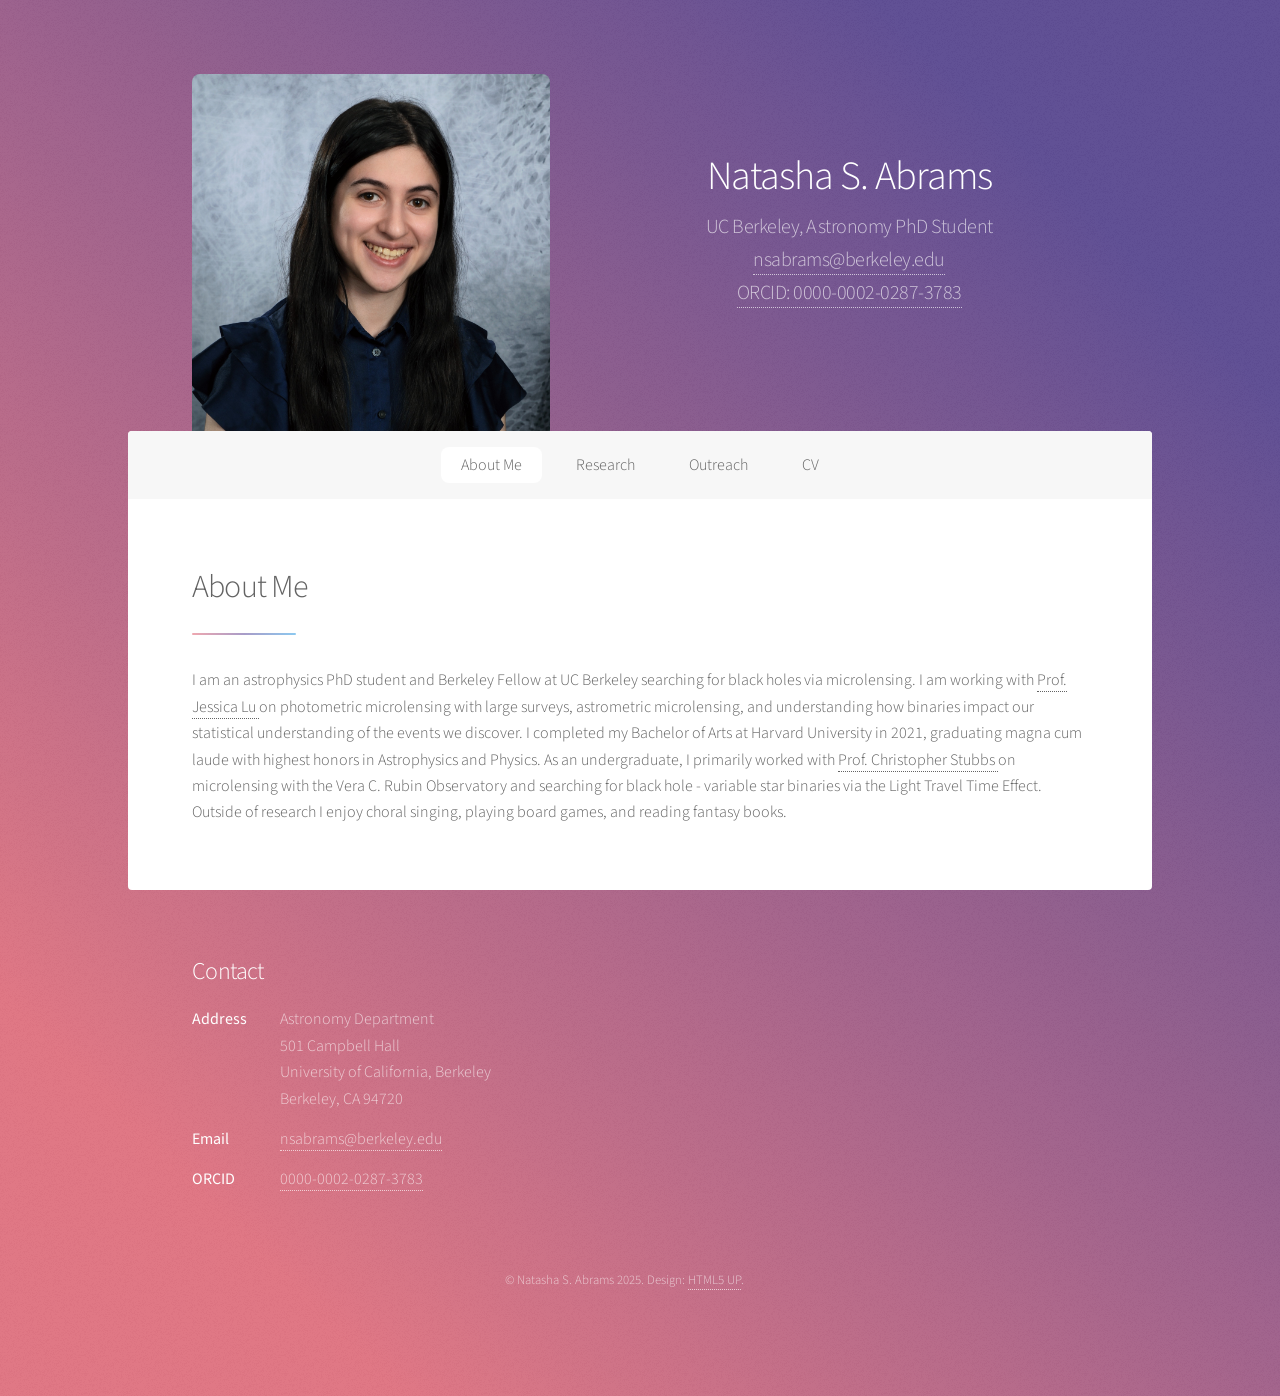
==== index.html @ c1aae3b1 "fix image sizes and responsiveness" ====
<!DOCTYPE HTML>
<!--
	Stellar by HTML5 UP
	html5up.net | @ajlkn
	Free for personal and commercial use under the CCA 3.0 license (html5up.net/license)
-->
<html>
	<head>
		<title>Natasha S. Abrams</title>
		<meta charset="utf-8" />
		<meta name="viewport" content="width=device-width, initial-scale=1, user-scalable=no" />
		<link rel="stylesheet" href="assets/css/main.css" />
		<link rel="icon" href="images/black_hole_crop.jpeg">
		<noscript><link rel="stylesheet" href="assets/css/noscript.css" /></noscript>
	</head>
	<body class="is-preload">

		<!-- Wrapper -->
			<div id="wrapper">

				<!-- Header -->
					<header id="header" class="main">
						<h1><span class="image left"><img src="images/Natasha.jpeg" alt="Natasha S. Abrams" /></span></h1>
						<br>
						<br>
						<br>
						<h1>Natasha S. Abrams</h1>
						<p>UC Berkeley, Astronomy PhD Student
						<br>
					  <a href="mailto:nsabrams@berkeley.edu">nsabrams@berkeley.edu</a>
						<br>
						<a href="https://orcid.org/0000-0002-0287-3783" target="_blank">ORCID: 0000-0002-0287-3783</a>
						</p>

						<br>
						<br>
						<br>
					</header>

				<!-- Nav -->
					<nav id="nav">
						<ul>
							<li><a href="index.html" class="active">About Me</a></li>
							<li><a href="research.html">Research</a></li>
							<li><a href="outreach.html">Outreach</a></li>
							<li><a href="CV.pdf" target="_blank">CV</a></li>
						</ul>
					</nav>

				<!-- Main -->
					<div id="main">

						<!-- Introduction -->
							<section id="aboutme" class="main">
								<div class="spotlight">
									<div class="content">
										<header class="major">
											<h2>About Me</h2>
										</header>
										<p> I am an astrophysics PhD student and Berkeley Fellow at UC Berkeley searching for black holes via microlensing.
										I am working with <a href='https://astro.berkeley.edu/people/jessica-lu/' target="_blank"> Prof. Jessica Lu </a> on photometric microlensing with large surveys, astrometric microlensing, and understanding how binaries impact our statistical
										understanding of the events we discover.
										I completed my Bachelor of Arts at Harvard University in 2021,
										graduating magna cum laude with highest honors in Astrophysics and Physics.
										As an undergraduate, I primarily worked with <a href='https://astronomy.fas.harvard.edu/people/istopher-stubbs' target="_blank"> Prof. Christopher Stubbs </a>
										on microlensing with the Vera C. Rubin Observatory and searching for black hole - variable star
										binaries via the Light Travel Time Effect. Outside of research I enjoy choral singing, playing board games, and reading fantasy books.
									 </p>
									</div>
								</div>
							</section>

					</div>

				<!-- Footer -->
					<footer id="footer">
						<section>
							<h2>Contact</h2>
							<dl class="alt">
								<dt>Address</dt>
								<dd>Astronomy Department <br>
501 Campbell Hall
<br>
University of California, Berkeley
<br>
Berkeley, CA 94720
								</dd>
								<dt>Email</dt>
								<dd><a href="mailto:nsabrams@berkeley.edu">nsabrams@berkeley.edu</a></dd>
								<dt>ORCID</dt>
								<dd><a href="https://orcid.org/0000-0002-0287-3783" target="_blank"> 0000-0002-0287-3783 </a></dd>
							</dl>
							<!-- <ul class="fa-ul">
								<li><span class="fa-li"><i class="fas fa-graduation-cap"></i></span>List icons can</li>
								<li><i class="fa-li fa-graduation-cap"></i></li>
							</ul> -->
						</section>
						<p class="copyright">&copy; Natasha S. Abrams 2025. Design: <a href="https://html5up.net">HTML5 UP</a>.</p>
					</footer>

			</div>

		<!-- Scripts -->
			<script src="assets/js/jquery.min.js"></script>
			<script src="assets/js/jquery.scrollex.min.js"></script>
			<script src="assets/js/jquery.scrolly.min.js"></script>
			<script src="assets/js/browser.min.js"></script>
			<script src="assets/js/breakpoints.min.js"></script>
			<script src="assets/js/util.js"></script>
			<script src="assets/js/main.js"></script>

	</body>
</html>
---- assets/css/main.css ----
@import url(fontawesome-all.min.css);
@import 'https://fonts.googleapis.com/css?family=Source+Sans+Pro:300,400';

/*
	Stellar by HTML5 UP
	html5up.net | @ajlkn
	Free for personal and commercial use under the CCA 3.0 license (html5up.net/license)
*/

html, body, div, span, applet, object,
iframe, h1, h2, h3, h4, h5, h6, p, blockquote,
pre, a, abbr, acronym, address, big, cite,
code, del, dfn, em, img, ins, kbd, q, s, samp,
small, strike, strong, sub, sup, tt, var, b,
u, i, center, dl, dt, dd, ol, ul, li, fieldset,
form, label, legend, table, caption, tbody,
tfoot, thead, tr, th, td, article, aside,
canvas, details, embed, figure, figcaption,
footer, header, hgroup, menu, nav, output, ruby,
section, summary, time, mark, audio, video {
	margin: 0;
	padding: 0;
	border: 0;
	font-size: 100%;
	font: inherit;
	vertical-align: baseline;}

article, aside, details, figcaption, figure,
footer, header, hgroup, menu, nav, section {
	display: block;}

body {
	line-height: 1;
}

ol, ul {
	list-style: none;
}

blockquote, q {
	quotes: none;
}

	blockquote:before, blockquote:after, q:before, q:after {
		content: '';
		content: none;
	}

table {
	border-collapse: collapse;
	border-spacing: 0;
}

body {
	-webkit-text-size-adjust: none;
}

mark {
	background-color: transparent;
	color: inherit;
}

input::-moz-focus-inner {
	border: 0;
	padding: 0;
}

input, select, textarea {
	-moz-appearance: none;
	-webkit-appearance: none;
	-ms-appearance: none;
	appearance: none;
}

/* Basic */

	@-ms-viewport {
		width: device-width;
	}

	body {
		-ms-overflow-style: scrollbar;
	}

	@media screen and (max-width: 480px) {

		html, body {
			min-width: 320px;
		}

	}

	html {
		box-sizing: border-box;
	}

	*, *:before, *:after {
		box-sizing: inherit;
	}

	img {
		max-width: 100%;
		height: auto;
	}

	body {
		background-color: #935d8c;
		background-image: url("images/overlay.png"), -moz-linear-gradient(45deg, #e37682 15%, #5f4d93 85%);
		background-image: url("images/overlay.png"), -webkit-linear-gradient(45deg, #e37682 15%, #5f4d93 85%);
		background-image: url("images/overlay.png"), -ms-linear-gradient(45deg, #e37682 15%, #5f4d93 85%);
		background-image: url("images/overlay.png"), linear-gradient(45deg, #e37682 15%, #5f4d93 85%);
	}

		body.is-preload *, body.is-preload *:before, body.is-preload *:after {
			-moz-animation: none !important;
			-webkit-animation: none !important;
			-ms-animation: none !important;
			animation: none !important;
			-moz-transition: none !important;
			-webkit-transition: none !important;
			-ms-transition: none !important;
			transition: none !important;
		}

/* Type */

	body {
		background-color: #935d8c;
		color: rgba(255, 255, 255, 0.65);
	}

	body, input, select, textarea {
		font-family: "Source Sans Pro", Helvetica, sans-serif;
		font-size: 17pt;
		font-weight: 300;
		line-height: 1.65;
	}

		@media screen and (max-width: 1680px) {

			body, input, select, textarea {
				font-size: 14pt;
			}

		}

		@media screen and (max-width: 1280px) {

			body, input, select, textarea {
				font-size: 12pt;
			}

		}

		@media screen and (max-width: 360px) {

			body, input, select, textarea {
				font-size: 11pt;
			}

		}

	a {
		-moz-transition: color 0.2s ease, border-bottom 0.2s ease;
		-webkit-transition: color 0.2s ease, border-bottom 0.2s ease;
		-ms-transition: color 0.2s ease, border-bottom 0.2s ease;
		transition: color 0.2s ease, border-bottom 0.2s ease;
		text-decoration: none;
		border-bottom: dotted 1px;
		color: inherit;
	}

		a:hover {
			border-bottom-color: transparent;
		}

	strong, b {
		font-weight: 400;
	}

	em, i {
		font-style: italic;
	}

	p {
		margin: 0 0 2em 0;
	}

		p.content {
			-moz-columns: 20em 2;
			-webkit-columns: 20em 2;
			-ms-columns: 20em 2;
			columns: 20em 2;
			-moz-column-gap: 2em;
			-webkit-column-gap: 2em;
			-ms-column-gap: 2em;
			column-gap: 2em;
			text-align: justify;
		}

	h1, h2, h3, h4, h5, h6 {
		font-weight: 300;
		line-height: 1.5;
		margin: 0 0 0.7em 0;
		letter-spacing: -0.025em;
	}

		h1 a, h2 a, h3 a, h4 a, h5 a, h6 a {
			color: inherit;
			text-decoration: none;
		}

	h1 {
		font-size: 2.5em;
		line-height: 1.2;
	}

	h2 {
		font-size: 1.5em;
	}

	h3 {
		font-size: 1.25em;
	}

	h4 {
		font-size: 1.1em;
	}

	h5 {
		font-size: 0.9em;
	}

	h6 {
		font-size: 0.7em;
	}

	@media screen and (max-width: 736px) {

		h1 {
			font-size: 2em;
		}

	}

	sub {
		font-size: 0.8em;
		position: relative;
		top: 0.5em;
	}

	sup {
		font-size: 0.8em;
		position: relative;
		top: -0.5em;
	}

	blockquote {
		border-left: solid 4px;
		font-style: italic;
		margin: 0 0 2em 0;
		padding: 0.5em 0 0.5em 2em;
	}

	code {
		border-radius: 8px;
		border: solid 1px;
		font-family: "Courier New", monospace;
		font-size: 0.9em;
		margin: 0 0.25em;
		padding: 0.25em 0.65em;
	}

	pre {
		-webkit-overflow-scrolling: touch;
		font-family: "Courier New", monospace;
		font-size: 0.9em;
		margin: 0 0 2em 0;
	}

		pre code {
			display: block;
			line-height: 1.75;
			padding: 1em 1.5em;
			overflow-x: auto;
		}

	hr {
		border: 0;
		border-bottom: solid 1px;
		margin: 2em 0;
	}

		hr.major {
			margin: 3em 0;
		}

	.align-left {
		text-align: left;
	}

	.align-center {
		text-align: center;
	}

	.align-right {
		text-align: right;
	}

	input, select, textarea {
		color: #ffffff;
	}

	a:hover {
		color: #ffffff;
	}

	strong, b {
		color: #ffffff;
	}

	h1, h2, h3, h4, h5, h6 {
		color: #ffffff;
	}

	blockquote {
		border-left-color: rgba(255, 255, 255, 0.35);
	}

	code {
		background: rgba(255, 255, 255, 0.075);
		border-color: rgba(255, 255, 255, 0.35);
	}

	hr {
		border-bottom-color: rgba(255, 255, 255, 0.35);
	}

/* Row */

	.row {
		display: flex;
		flex-wrap: wrap;
		box-sizing: border-box;
		align-items: stretch;
	}

		.row > * {
			box-sizing: border-box;
		}

		.row.gtr-uniform > * > :last-child {
			margin-bottom: 0;
		}

		.row.aln-left {
			justify-content: flex-start;
		}

		.row.aln-center {
			justify-content: center;
		}

		.row.aln-right {
			justify-content: flex-end;
		}

		.row.aln-top {
			align-items: flex-start;
		}

		.row.aln-middle {
			align-items: center;
		}

		.row.aln-bottom {
			align-items: flex-end;
		}

		.row > .imp {
			order: -1;
		}

		.row > .col-1 {
			width: 8.33333%;
		}

		.row > .off-1 {
			margin-left: 8.33333%;
		}

		.row > .col-2 {
			width: 16.66667%;
		}

		.row > .off-2 {
			margin-left: 16.66667%;
		}

		.row > .col-3 {
			width: 25%;
		}

		.row > .off-3 {
			margin-left: 25%;
		}

		.row > .col-4 {
			width: 33.33333%;
		}

		.row > .off-4 {
			margin-left: 33.33333%;
		}

		.row > .col-5 {
			width: 41.66667%;
		}

		.row > .off-5 {
			margin-left: 41.66667%;
		}

		.row > .col-6 {
			width: 50%;
		}

		.row > .off-6 {
			margin-left: 50%;
		}

		.row > .col-7 {
			width: 58.33333%;
		}

		.row > .off-7 {
			margin-left: 58.33333%;
		}

		.row > .col-8 {
			width: 66.66667%;
		}

		.row > .off-8 {
			margin-left: 66.66667%;
		}

		.row > .col-9 {
			width: 75%;
		}

		.row > .off-9 {
			margin-left: 75%;
		}

		.row > .col-10 {
			width: 83.33333%;
		}

		.row > .off-10 {
			margin-left: 83.33333%;
		}

		.row > .col-11 {
			width: 91.66667%;
		}

		.row > .off-11 {
			margin-left: 91.66667%;
		}

		.row > .col-12 {
			width: 100%;
		}

		.row > .off-12 {
			margin-left: 100%;
		}

		.row.gtr-0 {
			margin-top: 0;
			margin-left: 0em;
		}

			.row.gtr-0 > * {
				padding: 0 0 0 0em;
			}

			.row.gtr-0.gtr-uniform {
				margin-top: 0em;
			}

				.row.gtr-0.gtr-uniform > * {
					padding-top: 0em;
				}

		.row.gtr-25 {
			margin-top: 0;
			margin-left: -0.375em;
		}

			.row.gtr-25 > * {
				padding: 0 0 0 0.375em;
			}

			.row.gtr-25.gtr-uniform {
				margin-top: -0.375em;
			}

				.row.gtr-25.gtr-uniform > * {
					padding-top: 0.375em;
				}

		.row.gtr-50 {
			margin-top: 0;
			margin-left: -0.75em;
		}

			.row.gtr-50 > * {
				padding: 0 0 0 0.75em;
			}

			.row.gtr-50.gtr-uniform {
				margin-top: -0.75em;
			}

				.row.gtr-50.gtr-uniform > * {
					padding-top: 0.75em;
				}

		.row {
			margin-top: 0;
			margin-left: -1.5em;
		}

			.row > * {
				padding: 0 0 0 1.5em;
			}

			.row.gtr-uniform {
				margin-top: -1.5em;
			}

				.row.gtr-uniform > * {
					padding-top: 1.5em;
				}

		.row.gtr-150 {
			margin-top: 0;
			margin-left: -2.25em;
		}

			.row.gtr-150 > * {
				padding: 0 0 0 2.25em;
			}

			.row.gtr-150.gtr-uniform {
				margin-top: -2.25em;
			}

				.row.gtr-150.gtr-uniform > * {
					padding-top: 2.25em;
				}

		.row.gtr-200 {
			margin-top: 0;
			margin-left: -3em;
		}

			.row.gtr-200 > * {
				padding: 0 0 0 3em;
			}

			.row.gtr-200.gtr-uniform {
				margin-top: -3em;
			}

				.row.gtr-200.gtr-uniform > * {
					padding-top: 3em;
				}

		@media screen and (max-width: 1680px) {

			.row {
				display: flex;
				flex-wrap: wrap;
				box-sizing: border-box;
				align-items: stretch;
			}

				.row > * {
					box-sizing: border-box;
				}

				.row.gtr-uniform > * > :last-child {
					margin-bottom: 0;
				}

				.row.aln-left {
					justify-content: flex-start;
				}

				.row.aln-center {
					justify-content: center;
				}

				.row.aln-right {
					justify-content: flex-end;
				}

				.row.aln-top {
					align-items: flex-start;
				}

				.row.aln-middle {
					align-items: center;
				}

				.row.aln-bottom {
					align-items: flex-end;
				}

				.row > .imp-xlarge {
					order: -1;
				}

				.row > .col-1-xlarge {
					width: 8.33333%;
				}

				.row > .off-1-xlarge {
					margin-left: 8.33333%;
				}

				.row > .col-2-xlarge {
					width: 16.66667%;
				}

				.row > .off-2-xlarge {
					margin-left: 16.66667%;
				}

				.row > .col-3-xlarge {
					width: 25%;
				}

				.row > .off-3-xlarge {
					margin-left: 25%;
				}

				.row > .col-4-xlarge {
					width: 33.33333%;
				}

				.row > .off-4-xlarge {
					margin-left: 33.33333%;
				}

				.row > .col-5-xlarge {
					width: 41.66667%;
				}

				.row > .off-5-xlarge {
					margin-left: 41.66667%;
				}

				.row > .col-6-xlarge {
					width: 50%;
				}

				.row > .off-6-xlarge {
					margin-left: 50%;
				}

				.row > .col-7-xlarge {
					width: 58.33333%;
				}

				.row > .off-7-xlarge {
					margin-left: 58.33333%;
				}

				.row > .col-8-xlarge {
					width: 66.66667%;
				}

				.row > .off-8-xlarge {
					margin-left: 66.66667%;
				}

				.row > .col-9-xlarge {
					width: 75%;
				}

				.row > .off-9-xlarge {
					margin-left: 75%;
				}

				.row > .col-10-xlarge {
					width: 83.33333%;
				}

				.row > .off-10-xlarge {
					margin-left: 83.33333%;
				}

				.row > .col-11-xlarge {
					width: 91.66667%;
				}

				.row > .off-11-xlarge {
					margin-left: 91.66667%;
				}

				.row > .col-12-xlarge {
					width: 100%;
				}

				.row > .off-12-xlarge {
					margin-left: 100%;
				}

				.row.gtr-0 {
					margin-top: 0;
					margin-left: 0em;
				}

					.row.gtr-0 > * {
						padding: 0 0 0 0em;
					}

					.row.gtr-0.gtr-uniform {
						margin-top: 0em;
					}

						.row.gtr-0.gtr-uniform > * {
							padding-top: 0em;
						}

				.row.gtr-25 {
					margin-top: 0;
					margin-left: -0.375em;
				}

					.row.gtr-25 > * {
						padding: 0 0 0 0.375em;
					}

					.row.gtr-25.gtr-uniform {
						margin-top: -0.375em;
					}

						.row.gtr-25.gtr-uniform > * {
							padding-top: 0.375em;
						}

				.row.gtr-50 {
					margin-top: 0;
					margin-left: -0.75em;
				}

					.row.gtr-50 > * {
						padding: 0 0 0 0.75em;
					}

					.row.gtr-50.gtr-uniform {
						margin-top: -0.75em;
					}

						.row.gtr-50.gtr-uniform > * {
							padding-top: 0.75em;
						}

				.row {
					margin-top: 0;
					margin-left: -1.5em;
				}

					.row > * {
						padding: 0 0 0 1.5em;
					}

					.row.gtr-uniform {
						margin-top: -1.5em;
					}

						.row.gtr-uniform > * {
							padding-top: 1.5em;
						}

				.row.gtr-150 {
					margin-top: 0;
					margin-left: -2.25em;
				}

					.row.gtr-150 > * {
						padding: 0 0 0 2.25em;
					}

					.row.gtr-150.gtr-uniform {
						margin-top: -2.25em;
					}

						.row.gtr-150.gtr-uniform > * {
							padding-top: 2.25em;
						}

				.row.gtr-200 {
					margin-top: 0;
					margin-left: -3em;
				}

					.row.gtr-200 > * {
						padding: 0 0 0 3em;
					}

					.row.gtr-200.gtr-uniform {
						margin-top: -3em;
					}

						.row.gtr-200.gtr-uniform > * {
							padding-top: 3em;
						}

		}

		@media screen and (max-width: 1280px) {

			.row {
				display: flex;
				flex-wrap: wrap;
				box-sizing: border-box;
				align-items: stretch;
			}

				.row > * {
					box-sizing: border-box;
				}

				.row.gtr-uniform > * > :last-child {
					margin-bottom: 0;
				}

				.row.aln-left {
					justify-content: flex-start;
				}

				.row.aln-center {
					justify-content: center;
				}

				.row.aln-right {
					justify-content: flex-end;
				}

				.row.aln-top {
					align-items: flex-start;
				}

				.row.aln-middle {
					align-items: center;
				}

				.row.aln-bottom {
					align-items: flex-end;
				}

				.row > .imp-large {
					order: -1;
				}

				.row > .col-1-large {
					width: 8.33333%;
				}

				.row > .off-1-large {
					margin-left: 8.33333%;
				}

				.row > .col-2-large {
					width: 16.66667%;
				}

				.row > .off-2-large {
					margin-left: 16.66667%;
				}

				.row > .col-3-large {
					width: 25%;
				}

				.row > .off-3-large {
					margin-left: 25%;
				}

				.row > .col-4-large {
					width: 33.33333%;
				}

				.row > .off-4-large {
					margin-left: 33.33333%;
				}

				.row > .col-5-large {
					width: 41.66667%;
				}

				.row > .off-5-large {
					margin-left: 41.66667%;
				}

				.row > .col-6-large {
					width: 50%;
				}

				.row > .off-6-large {
					margin-left: 50%;
				}

				.row > .col-7-large {
					width: 58.33333%;
				}

				.row > .off-7-large {
					margin-left: 58.33333%;
				}

				.row > .col-8-large {
					width: 66.66667%;
				}

				.row > .off-8-large {
					margin-left: 66.66667%;
				}

				.row > .col-9-large {
					width: 75%;
				}

				.row > .off-9-large {
					margin-left: 75%;
				}

				.row > .col-10-large {
					width: 83.33333%;
				}

				.row > .off-10-large {
					margin-left: 83.33333%;
				}

				.row > .col-11-large {
					width: 91.66667%;
				}

				.row > .off-11-large {
					margin-left: 91.66667%;
				}

				.row > .col-12-large {
					width: 100%;
				}

				.row > .off-12-large {
					margin-left: 100%;
				}

				.row.gtr-0 {
					margin-top: 0;
					margin-left: 0em;
				}

					.row.gtr-0 > * {
						padding: 0 0 0 0em;
					}

					.row.gtr-0.gtr-uniform {
						margin-top: 0em;
					}

						.row.gtr-0.gtr-uniform > * {
							padding-top: 0em;
						}

				.row.gtr-25 {
					margin-top: 0;
					margin-left: -0.375em;
				}

					.row.gtr-25 > * {
						padding: 0 0 0 0.375em;
					}

					.row.gtr-25.gtr-uniform {
						margin-top: -0.375em;
					}

						.row.gtr-25.gtr-uniform > * {
							padding-top: 0.375em;
						}

				.row.gtr-50 {
					margin-top: 0;
					margin-left: -0.75em;
				}

					.row.gtr-50 > * {
						padding: 0 0 0 0.75em;
					}

					.row.gtr-50.gtr-uniform {
						margin-top: -0.75em;
					}

						.row.gtr-50.gtr-uniform > * {
							padding-top: 0.75em;
						}

				.row {
					margin-top: 0;
					margin-left: -1.5em;
				}

					.row > * {
						padding: 0 0 0 1.5em;
					}

					.row.gtr-uniform {
						margin-top: -1.5em;
					}

						.row.gtr-uniform > * {
							padding-top: 1.5em;
						}

				.row.gtr-150 {
					margin-top: 0;
					margin-left: -2.25em;
				}

					.row.gtr-150 > * {
						padding: 0 0 0 2.25em;
					}

					.row.gtr-150.gtr-uniform {
						margin-top: -2.25em;
					}

						.row.gtr-150.gtr-uniform > * {
							padding-top: 2.25em;
						}

				.row.gtr-200 {
					margin-top: 0;
					margin-left: -3em;
				}

					.row.gtr-200 > * {
						padding: 0 0 0 3em;
					}

					.row.gtr-200.gtr-uniform {
						margin-top: -3em;
					}

						.row.gtr-200.gtr-uniform > * {
							padding-top: 3em;
						}

		}

		@media screen and (max-width: 980px) {

			.row {
				display: flex;
				flex-wrap: wrap;
				box-sizing: border-box;
				align-items: stretch;
			}

				.row > * {
					box-sizing: border-box;
				}

				.row.gtr-uniform > * > :last-child {
					margin-bottom: 0;
				}

				.row.aln-left {
					justify-content: flex-start;
				}

				.row.aln-center {
					justify-content: center;
				}

				.row.aln-right {
					justify-content: flex-end;
				}

				.row.aln-top {
					align-items: flex-start;
				}

				.row.aln-middle {
					align-items: center;
				}

				.row.aln-bottom {
					align-items: flex-end;
				}

				.row > .imp-medium {
					order: -1;
				}

				.row > .col-1-medium {
					width: 8.33333%;
				}

				.row > .off-1-medium {
					margin-left: 8.33333%;
				}

				.row > .col-2-medium {
					width: 16.66667%;
				}

				.row > .off-2-medium {
					margin-left: 16.66667%;
				}

				.row > .col-3-medium {
					width: 25%;
				}

				.row > .off-3-medium {
					margin-left: 25%;
				}

				.row > .col-4-medium {
					width: 33.33333%;
				}

				.row > .off-4-medium {
					margin-left: 33.33333%;
				}

				.row > .col-5-medium {
					width: 41.66667%;
				}

				.row > .off-5-medium {
					margin-left: 41.66667%;
				}

				.row > .col-6-medium {
					width: 50%;
				}

				.row > .off-6-medium {
					margin-left: 50%;
				}

				.row > .col-7-medium {
					width: 58.33333%;
				}

				.row > .off-7-medium {
					margin-left: 58.33333%;
				}

				.row > .col-8-medium {
					width: 66.66667%;
				}

				.row > .off-8-medium {
					margin-left: 66.66667%;
				}

				.row > .col-9-medium {
					width: 75%;
				}

				.row > .off-9-medium {
					margin-left: 75%;
				}

				.row > .col-10-medium {
					width: 83.33333%;
				}

				.row > .off-10-medium {
					margin-left: 83.33333%;
				}

				.row > .col-11-medium {
					width: 91.66667%;
				}

				.row > .off-11-medium {
					margin-left: 91.66667%;
				}

				.row > .col-12-medium {
					width: 100%;
				}

				.row > .off-12-medium {
					margin-left: 100%;
				}

				.row.gtr-0 {
					margin-top: 0;
					margin-left: 0em;
				}

					.row.gtr-0 > * {
						padding: 0 0 0 0em;
					}

					.row.gtr-0.gtr-uniform {
						margin-top: 0em;
					}

						.row.gtr-0.gtr-uniform > * {
							padding-top: 0em;
						}

				.row.gtr-25 {
					margin-top: 0;
					margin-left: -0.375em;
				}

					.row.gtr-25 > * {
						padding: 0 0 0 0.375em;
					}

					.row.gtr-25.gtr-uniform {
						margin-top: -0.375em;
					}

						.row.gtr-25.gtr-uniform > * {
							padding-top: 0.375em;
						}

				.row.gtr-50 {
					margin-top: 0;
					margin-left: -0.75em;
				}

					.row.gtr-50 > * {
						padding: 0 0 0 0.75em;
					}

					.row.gtr-50.gtr-uniform {
						margin-top: -0.75em;
					}

						.row.gtr-50.gtr-uniform > * {
							padding-top: 0.75em;
						}

				.row {
					margin-top: 0;
					margin-left: -1.5em;
				}

					.row > * {
						padding: 0 0 0 1.5em;
					}

					.row.gtr-uniform {
						margin-top: -1.5em;
					}

						.row.gtr-uniform > * {
							padding-top: 1.5em;
						}

				.row.gtr-150 {
					margin-top: 0;
					margin-left: -2.25em;
				}

					.row.gtr-150 > * {
						padding: 0 0 0 2.25em;
					}

					.row.gtr-150.gtr-uniform {
						margin-top: -2.25em;
					}

						.row.gtr-150.gtr-uniform > * {
							padding-top: 2.25em;
						}

				.row.gtr-200 {
					margin-top: 0;
					margin-left: -3em;
				}

					.row.gtr-200 > * {
						padding: 0 0 0 3em;
					}

					.row.gtr-200.gtr-uniform {
						margin-top: -3em;
					}

						.row.gtr-200.gtr-uniform > * {
							padding-top: 3em;
						}

		}

		@media screen and (max-width: 736px) {

			.row {
				display: flex;
				flex-wrap: wrap;
				box-sizing: border-box;
				align-items: stretch;
			}

				.row > * {
					box-sizing: border-box;
				}

				.row.gtr-uniform > * > :last-child {
					margin-bottom: 0;
				}

				.row.aln-left {
					justify-content: flex-start;
				}

				.row.aln-center {
					justify-content: center;
				}

				.row.aln-right {
					justify-content: flex-end;
				}

				.row.aln-top {
					align-items: flex-start;
				}

				.row.aln-middle {
					align-items: center;
				}

				.row.aln-bottom {
					align-items: flex-end;
				}

				.row > .imp-small {
					order: -1;
				}

				.row > .col-1-small {
					width: 8.33333%;
				}

				.row > .off-1-small {
					margin-left: 8.33333%;
				}

				.row > .col-2-small {
					width: 16.66667%;
				}

				.row > .off-2-small {
					margin-left: 16.66667%;
				}

				.row > .col-3-small {
					width: 25%;
				}

				.row > .off-3-small {
					margin-left: 25%;
				}

				.row > .col-4-small {
					width: 33.33333%;
				}

				.row > .off-4-small {
					margin-left: 33.33333%;
				}

				.row > .col-5-small {
					width: 41.66667%;
				}

				.row > .off-5-small {
					margin-left: 41.66667%;
				}

				.row > .col-6-small {
					width: 50%;
				}

				.row > .off-6-small {
					margin-left: 50%;
				}

				.row > .col-7-small {
					width: 58.33333%;
				}

				.row > .off-7-small {
					margin-left: 58.33333%;
				}

				.row > .col-8-small {
					width: 66.66667%;
				}

				.row > .off-8-small {
					margin-left: 66.66667%;
				}

				.row > .col-9-small {
					width: 75%;
				}

				.row > .off-9-small {
					margin-left: 75%;
				}

				.row > .col-10-small {
					width: 83.33333%;
				}

				.row > .off-10-small {
					margin-left: 83.33333%;
				}

				.row > .col-11-small {
					width: 91.66667%;
				}

				.row > .off-11-small {
					margin-left: 91.66667%;
				}

				.row > .col-12-small {
					width: 100%;
				}

				.row > .off-12-small {
					margin-left: 100%;
				}

				.row.gtr-0 {
					margin-top: 0;
					margin-left: 0em;
				}

					.row.gtr-0 > * {
						padding: 0 0 0 0em;
					}

					.row.gtr-0.gtr-uniform {
						margin-top: 0em;
					}

						.row.gtr-0.gtr-uniform > * {
							padding-top: 0em;
						}

				.row.gtr-25 {
					margin-top: 0;
					margin-left: -0.25em;
				}

					.row.gtr-25 > * {
						padding: 0 0 0 0.25em;
					}

					.row.gtr-25.gtr-uniform {
						margin-top: -0.25em;
					}

						.row.gtr-25.gtr-uniform > * {
							padding-top: 0.25em;
						}

				.row.gtr-50 {
					margin-top: 0;
					margin-left: -0.5em;
				}

					.row.gtr-50 > * {
						padding: 0 0 0 0.5em;
					}

					.row.gtr-50.gtr-uniform {
						margin-top: -0.5em;
					}

						.row.gtr-50.gtr-uniform > * {
							padding-top: 0.5em;
						}

				.row {
					margin-top: 0;
					margin-left: -1em;
				}

					.row > * {
						padding: 0 0 0 1em;
					}

					.row.gtr-uniform {
						margin-top: -1em;
					}

						.row.gtr-uniform > * {
							padding-top: 1em;
						}

				.row.gtr-150 {
					margin-top: 0;
					margin-left: -1.5em;
				}

					.row.gtr-150 > * {
						padding: 0 0 0 1.5em;
					}

					.row.gtr-150.gtr-uniform {
						margin-top: -1.5em;
					}

						.row.gtr-150.gtr-uniform > * {
							padding-top: 1.5em;
						}

				.row.gtr-200 {
					margin-top: 0;
					margin-left: -2em;
				}

					.row.gtr-200 > * {
						padding: 0 0 0 2em;
					}

					.row.gtr-200.gtr-uniform {
						margin-top: -2em;
					}

						.row.gtr-200.gtr-uniform > * {
							padding-top: 2em;
						}

		}

		@media screen and (max-width: 480px) {

			.row {
				display: flex;
				flex-wrap: wrap;
				box-sizing: border-box;
				align-items: stretch;
			}

				.row > * {
					box-sizing: border-box;
				}

				.row.gtr-uniform > * > :last-child {
					margin-bottom: 0;
				}

				.row.aln-left {
					justify-content: flex-start;
				}

				.row.aln-center {
					justify-content: center;
				}

				.row.aln-right {
					justify-content: flex-end;
				}

				.row.aln-top {
					align-items: flex-start;
				}

				.row.aln-middle {
					align-items: center;
				}

				.row.aln-bottom {
					align-items: flex-end;
				}

				.row > .imp-xsmall {
					order: -1;
				}

				.row > .col-1-xsmall {
					width: 8.33333%;
				}

				.row > .off-1-xsmall {
					margin-left: 8.33333%;
				}

				.row > .col-2-xsmall {
					width: 16.66667%;
				}

				.row > .off-2-xsmall {
					margin-left: 16.66667%;
				}

				.row > .col-3-xsmall {
					width: 25%;
				}

				.row > .off-3-xsmall {
					margin-left: 25%;
				}

				.row > .col-4-xsmall {
					width: 33.33333%;
				}

				.row > .off-4-xsmall {
					margin-left: 33.33333%;
				}

				.row > .col-5-xsmall {
					width: 41.66667%;
				}

				.row > .off-5-xsmall {
					margin-left: 41.66667%;
				}

				.row > .col-6-xsmall {
					width: 50%;
				}

				.row > .off-6-xsmall {
					margin-left: 50%;
				}

				.row > .col-7-xsmall {
					width: 58.33333%;
				}

				.row > .off-7-xsmall {
					margin-left: 58.33333%;
				}

				.row > .col-8-xsmall {
					width: 66.66667%;
				}

				.row > .off-8-xsmall {
					margin-left: 66.66667%;
				}

				.row > .col-9-xsmall {
					width: 75%;
				}

				.row > .off-9-xsmall {
					margin-left: 75%;
				}

				.row > .col-10-xsmall {
					width: 83.33333%;
				}

				.row > .off-10-xsmall {
					margin-left: 83.33333%;
				}

				.row > .col-11-xsmall {
					width: 91.66667%;
				}

				.row > .off-11-xsmall {
					margin-left: 91.66667%;
				}

				.row > .col-12-xsmall {
					width: 100%;
				}

				.row > .off-12-xsmall {
					margin-left: 100%;
				}

				.row.gtr-0 {
					margin-top: 0;
					margin-left: 0em;
				}

					.row.gtr-0 > * {
						padding: 0 0 0 0em;
					}

					.row.gtr-0.gtr-uniform {
						margin-top: 0em;
					}

						.row.gtr-0.gtr-uniform > * {
							padding-top: 0em;
						}

				.row.gtr-25 {
					margin-top: 0;
					margin-left: -0.3125em;
				}

					.row.gtr-25 > * {
						padding: 0 0 0 0.3125em;
					}

					.row.gtr-25.gtr-uniform {
						margin-top: -0.3125em;
					}

						.row.gtr-25.gtr-uniform > * {
							padding-top: 0.3125em;
						}

				.row.gtr-50 {
					margin-top: 0;
					margin-left: -0.625em;
				}

					.row.gtr-50 > * {
						padding: 0 0 0 0.625em;
					}

					.row.gtr-50.gtr-uniform {
						margin-top: -0.625em;
					}

						.row.gtr-50.gtr-uniform > * {
							padding-top: 0.625em;
						}

				.row {
					margin-top: 0;
					margin-left: -1.25em;
				}

					.row > * {
						padding: 0 0 0 1.25em;
					}

					.row.gtr-uniform {
						margin-top: -1.25em;
					}

						.row.gtr-uniform > * {
							padding-top: 1.25em;
						}

				.row.gtr-150 {
					margin-top: 0;
					margin-left: -1.875em;
				}

					.row.gtr-150 > * {
						padding: 0 0 0 1.875em;
					}

					.row.gtr-150.gtr-uniform {
						margin-top: -1.875em;
					}

						.row.gtr-150.gtr-uniform > * {
							padding-top: 1.875em;
						}

				.row.gtr-200 {
					margin-top: 0;
					margin-left: -2.5em;
				}

					.row.gtr-200 > * {
						padding: 0 0 0 2.5em;
					}

					.row.gtr-200.gtr-uniform {
						margin-top: -2.5em;
					}

						.row.gtr-200.gtr-uniform > * {
							padding-top: 2.5em;
						}

		}

/* Box */

	.box {
		border-radius: 8px;
		border: solid;
		margin-bottom: 2em;
		padding: 1.5em;
	}

		.box > :last-child,
		.box > :last-child > :last-child,
		.box > :last-child > :last-child > :last-child {
			margin-bottom: 0;
		}

		.box.alt {
			border: 0;
			border-radius: 0;
			padding: 0;
		}

	.box {
		border-color: rgba(255, 255, 255, 0.35);
	}

/* Button */

	input[type="submit"],
	input[type="reset"],
	input[type="button"],
	button,
	.button {
		-moz-appearance: none;
		-webkit-appearance: none;
		-ms-appearance: none;
		appearance: none;
		-moz-transition: background-color 0.2s ease-in-out, color 0.2s ease-in-out;
		-webkit-transition: background-color 0.2s ease-in-out, color 0.2s ease-in-out;
		-ms-transition: background-color 0.2s ease-in-out, color 0.2s ease-in-out;
		transition: background-color 0.2s ease-in-out, color 0.2s ease-in-out;
		border-radius: 8px;
		border: 0;
		cursor: pointer;
		display: inline-block;
		font-weight: 300;
		height: 2.75em;
		line-height: 2.75em;
		min-width: 9.25em;
		padding: 0 1.5em;
		text-align: center;
		text-decoration: none;
		white-space: nowrap;
	}

		input[type="submit"].icon,
		input[type="reset"].icon,
		input[type="button"].icon,
		button.icon,
		.button.icon {
			padding-left: 1.35em;
		}

			input[type="submit"].icon:before,
			input[type="reset"].icon:before,
			input[type="button"].icon:before,
			button.icon:before,
			.button.icon:before {
				margin-right: 0.5em;
			}

		input[type="submit"].fit,
		input[type="reset"].fit,
		input[type="button"].fit,
		button.fit,
		.button.fit {
			width: 100%;
		}

		input[type="submit"].small,
		input[type="reset"].small,
		input[type="button"].small,
		button.small,
		.button.small {
			font-size: 0.8em;
		}

		input[type="submit"].large,
		input[type="reset"].large,
		input[type="button"].large,
		button.large,
		.button.large {
			font-size: 1.35em;
		}

		input[type="submit"].disabled, input[type="submit"]:disabled,
		input[type="reset"].disabled,
		input[type="reset"]:disabled,
		input[type="button"].disabled,
		input[type="button"]:disabled,
		button.disabled,
		button:disabled,
		.button.disabled,
		.button:disabled {
			pointer-events: none;
			opacity: 0.25;
		}

		@media screen and (max-width: 736px) {

			input[type="submit"],
			input[type="reset"],
			input[type="button"],
			button,
			.button {
				min-width: 0;
			}

		}

	input[type="submit"],
	input[type="reset"],
	input[type="button"],
	button,
	.button {
		background-color: transparent;
		box-shadow: inset 0 0 0 1px rgba(255, 255, 255, 0.35);
		color: #ffffff !important;
	}

		input[type="submit"]:hover,
		input[type="reset"]:hover,
		input[type="button"]:hover,
		button:hover,
		.button:hover {
			background-color: rgba(255, 255, 255, 0.075);
		}

		input[type="submit"]:active,
		input[type="reset"]:active,
		input[type="button"]:active,
		button:active,
		.button:active {
			background-color: rgba(255, 255, 255, 0.2);
		}

		input[type="submit"].icon:before,
		input[type="reset"].icon:before,
		input[type="button"].icon:before,
		button.icon:before,
		.button.icon:before {
			color: rgba(255, 255, 255, 0.5);
		}

		input[type="submit"].primary,
		input[type="reset"].primary,
		input[type="button"].primary,
		button.primary,
		.button.primary {
			background-color: #8cc9f0;
			color: #ffffff !important;
			box-shadow: none;
		}

			input[type="submit"].primary:hover,
			input[type="reset"].primary:hover,
			input[type="button"].primary:hover,
			button.primary:hover,
			.button.primary:hover {
				background-color: #9acff2;
			}

			input[type="submit"].primary:active,
			input[type="reset"].primary:active,
			input[type="button"].primary:active,
			button.primary:active,
			.button.primary:active {
				background-color: #7ec3ee;
			}

			input[type="submit"].primary.icon:before,
			input[type="reset"].primary.icon:before,
			input[type="button"].primary.icon:before,
			button.primary.icon:before,
			.button.primary.icon:before {
				color: #ffffff !important;
			}

/* Form */

	form {
		margin: 0 0 2em 0;
	}

	label {
		display: block;
		font-size: 0.9em;
		font-weight: 400;
		margin: 0 0 1em 0;
	}

	input[type="text"],
	input[type="password"],
	input[type="email"],
	select,
	textarea {
		-moz-appearance: none;
		-webkit-appearance: none;
		-ms-appearance: none;
		appearance: none;
		border-radius: 8px;
		border: solid 1px;
		color: inherit;
		display: block;
		outline: 0;
		padding: 0 1em;
		text-decoration: none;
		width: 100%;
	}

		input[type="text"]:invalid,
		input[type="password"]:invalid,
		input[type="email"]:invalid,
		select:invalid,
		textarea:invalid {
			box-shadow: none;
		}

	select {
		background-size: 1.25rem;
		background-repeat: no-repeat;
		background-position: calc(100% - 1rem) center;
		height: 2.75em;
		padding-right: 2.75em;
		text-overflow: ellipsis;
	}

		select:focus::-ms-value {
			background-color: transparent;
		}

		select::-ms-expand {
			display: none;
		}

	input[type="text"],
	input[type="password"],
	input[type="email"],
	select {
		height: 2.75em;
	}

	textarea {
		padding: 0.75em 1em;
	}

	input[type="checkbox"],
	input[type="radio"] {
		-moz-appearance: none;
		-webkit-appearance: none;
		-ms-appearance: none;
		appearance: none;
		display: block;
		float: left;
		margin-right: -2em;
		opacity: 0;
		width: 1em;
		z-index: -1;
	}

		input[type="checkbox"] + label,
		input[type="radio"] + label {
			text-decoration: none;
			cursor: pointer;
			display: inline-block;
			font-size: 1em;
			font-weight: 300;
			padding-left: 2.4em;
			padding-right: 0.75em;
			position: relative;
		}

			input[type="checkbox"] + label:before,
			input[type="radio"] + label:before {
				-moz-osx-font-smoothing: grayscale;
				-webkit-font-smoothing: antialiased;
				display: inline-block;
				font-style: normal;
				font-variant: normal;
				text-rendering: auto;
				line-height: 1;
				text-transform: none !important;
				font-family: 'Font Awesome 5 Free';
				font-weight: 900;
			}

			input[type="checkbox"] + label:before,
			input[type="radio"] + label:before {
				border-radius: 8px;
				border: solid 1px;
				content: '';
				display: inline-block;
				font-size: 0.8em;
				height: 2.0625em;
				left: 0;
				line-height: 2.0625em;
				position: absolute;
				text-align: center;
				top: 0;
				width: 2.0625em;
			}

		input[type="checkbox"]:checked + label:before,
		input[type="radio"]:checked + label:before {
			content: '\f00c';
		}

	input[type="checkbox"] + label:before {
		border-radius: 8px;
	}

	input[type="radio"] + label:before {
		border-radius: 100%;
	}

	::-webkit-input-placeholder {
		opacity: 1.0;
	}

	:-moz-placeholder {
		opacity: 1.0;
	}

	::-moz-placeholder {
		opacity: 1.0;
	}

	:-ms-input-placeholder {
		opacity: 1.0;
	}

	label {
		color: #ffffff;
	}

	input[type="text"],
	input[type="password"],
	input[type="email"],
	select,
	textarea {
		background-color: rgba(255, 255, 255, 0.075);
		border-color: rgba(255, 255, 255, 0.35);
	}

		input[type="text"]:focus,
		input[type="password"]:focus,
		input[type="email"]:focus,
		select:focus,
		textarea:focus {
			border-color: #8cc9f0;
			box-shadow: 0 0 0 1px #8cc9f0;
		}

	select {
		background-image: url("data:image/svg+xml;charset=utf8,%3Csvg xmlns='http://www.w3.org/2000/svg' width='40' height='40' preserveAspectRatio='none' viewBox='0 0 40 40'%3E%3Cpath d='M9.4,12.3l10.4,10.4l10.4-10.4c0.2-0.2,0.5-0.4,0.9-0.4c0.3,0,0.6,0.1,0.9,0.4l3.3,3.3c0.2,0.2,0.4,0.5,0.4,0.9 c0,0.4-0.1,0.6-0.4,0.9L20.7,31.9c-0.2,0.2-0.5,0.4-0.9,0.4c-0.3,0-0.6-0.1-0.9-0.4L4.3,17.3c-0.2-0.2-0.4-0.5-0.4-0.9 c0-0.4,0.1-0.6,0.4-0.9l3.3-3.3c0.2-0.2,0.5-0.4,0.9-0.4S9.1,12.1,9.4,12.3z' fill='rgba(255, 255, 255, 0.35)' /%3E%3C/svg%3E");
	}

		select option {
			color: #ffffff;
			background: #935d8c;
		}

	input[type="checkbox"] + label,
	input[type="radio"] + label {
		color: rgba(255, 255, 255, 0.65);
	}

		input[type="checkbox"] + label:before,
		input[type="radio"] + label:before {
			background: rgba(255, 255, 255, 0.075);
			border-color: rgba(255, 255, 255, 0.35);
		}

	input[type="checkbox"]:checked + label:before,
	input[type="radio"]:checked + label:before {
		background-color: #ffffff;
		border-color: #ffffff;
		color: #935d8c;
	}

	input[type="checkbox"]:focus + label:before,
	input[type="radio"]:focus + label:before {
		border-color: #8cc9f0;
		box-shadow: 0 0 0 1px #8cc9f0;
	}

	::-webkit-input-placeholder {
		color: rgba(255, 255, 255, 0.5) !important;
	}

	:-moz-placeholder {
		color: rgba(255, 255, 255, 0.5) !important;
	}

	::-moz-placeholder {
		color: rgba(255, 255, 255, 0.5) !important;
	}

	:-ms-input-placeholder {
		color: rgba(255, 255, 255, 0.5) !important;
	}

	.formerize-placeholder {
		color: rgba(255, 255, 255, 0.5) !important;
	}

/* Icon */

	.icon {
		text-decoration: none;
		-moz-transition: background-color 0.2s ease-in-out, color 0.2s ease-in-out;
		-webkit-transition: background-color 0.2s ease-in-out, color 0.2s ease-in-out;
		-ms-transition: background-color 0.2s ease-in-out, color 0.2s ease-in-out;
		transition: background-color 0.2s ease-in-out, color 0.2s ease-in-out;
		border-bottom: none;
		position: relative;
	}

		.icon:before {
			-moz-osx-font-smoothing: grayscale;
			-webkit-font-smoothing: antialiased;
			display: inline-block;
			font-style: normal;
			font-variant: normal;
			text-rendering: auto;
			line-height: 1;
			text-transform: none !important;
			font-family: 'Font Awesome 5 Free';
			font-weight: 400;
		}

		.icon > .label {
			display: none;
		}

		.icon:before {
			line-height: solid;
		}

		.icon.solid:before {
			font-weight: 900;
		}

		.icon.brands:before {
			font-family: 'Font Awesome 5 Brands';
		}

		.icon.major {
			border: solid 1px;
			display: inline-block;
			border-radius: 100%;
			padding: 0.65em;
			margin: 0 0 2em 0;
			cursor: default;
		}

			.icon.major:before {
				display: inline-block;
				font-size: 6.25rem;
				width: 2.25em;
				height: 2.25em;
				line-height: 2.2em;
				border-radius: 100%;
				border: solid 1px;
				text-align: center;
			}

		.icon.alt {
			display: inline-block;
			border: solid 1px;
			border-radius: 100%;
		}

			.icon.alt:before {
				display: block;
				font-size: 1.25em;
				width: 2em;
				height: 2em;
				text-align: center;
				line-height: 2em;
			}

		.icon.style1 {
			color: #efa8b0;
		}

		.icon.style2 {
			color: #c79cc8;
		}

		.icon.style3 {
			color: #a89cc8;
		}

		.icon.style4 {
			color: #9bb2e1;
		}

		.icon.style5 {
			color: #8cc9f0;
		}

		@media screen and (max-width: 1680px) {

			.icon.major:before {
				font-size: 5.5rem;
			}

		}

		@media screen and (max-width: 1280px) {

			.icon.major:before {
				font-size: 4.75rem;
			}

		}

		@media screen and (max-width: 736px) {

			.icon.major {
				margin: 0 0 1.5em 0;
				padding: 0.35em;
			}

				.icon.major:before {
					font-size: 3.5rem;
				}

		}

	.icon.major {
		border-color: rgba(255, 255, 255, 0.35);
	}

		.icon.major:before {
			border-color: rgba(255, 255, 255, 0.35);
		}

	.icon.alt {
		border-color: rgba(255, 255, 255, 0.35);
		color: #ffffff;
	}

		.icon.alt:hover {
			background-color: rgba(255, 255, 255, 0.075);
		}

		.icon.alt:active {
			background-color: rgba(255, 255, 255, 0.2);
		}

/* Image */

	.image {
		border-radius: 8px;
		border: 0;
		display: inline-block;
		position: relative;
	}

		.image img {
			border-radius: 8px;
			display: block;
			max-width: 100%;
			height: auto;
		}

		.image.left, .image.right {
			max-width: 40%;
		}

			.image.left img, .image.right img {
				width: 100%;
				height: auto;
			}

		.image.left {
			float: left;
			margin: 0 1.5em 1em 0;
			top: 0.25em;
		}

		.image.right {
			float: right;
			margin: 0 0 1em 1.5em;
			top: 0.25em;
		}

		.image.fit {
			display: block;
			margin: 0 0 2em 0;
			width: 100%;
		}

			.image.fit img {
				width: 100%;
				height: auto;
			}

		.image.main {
			display: block;
			margin: 0 0 3em 0;
			width: 100%;
		}

			.image.main img {
				width: 100%;
				height: auto;
			}

		@media screen and (max-width: 736px) {

			.image.left, .image.right {
				float: none;
				display: block;
				width: 100%;
				max-width: 100%;
				margin-left: 0;
				margin-right: 0;
			}

		}

/* Responsive split layout (e.g. Public Talks) */

	.public-talks {
		display: -moz-flex;
		display: -webkit-flex;
		display: -ms-flex;
		display: flex;
		-moz-flex-wrap: wrap;
		-webkit-flex-wrap: wrap;
		-ms-flex-wrap: wrap;
		flex-wrap: wrap;
		-moz-align-items: flex-start;
		-webkit-align-items: flex-start;
		-ms-align-items: flex-start;
		align-items: flex-start;
		gap: 1.25em;
	}

		.public-talks__media {
			-moz-flex: 0 1 auto;
			-webkit-flex: 0 1 auto;
			-ms-flex: 0 1 auto;
			flex: 0 1 auto;
			max-width: min(31.25rem, 100%);
		}

			.public-talks__media img {
				display: block;
				width: 100%;
				height: auto;
				border-radius: 8px;
			}

		.public-talks__content {
			-moz-flex: 1 1 18rem;
			-webkit-flex: 1 1 18rem;
			-ms-flex: 1 1 18rem;
			flex: 1 1 18rem;
			min-width: 0;
		}

/* List */

	ol {
		list-style: decimal;
		margin: 0 0 2em 0;
		padding-left: 1.25em;
	}

		ol li {
			padding-left: 0.25em;
		}

	ul {
		list-style: disc;
		margin: 0 0 2em 0;
		padding-left: 1em;
	}

		ul li {
			padding-left: 0.5em;
		}

		ul.alt {
			list-style: none;
			padding-left: 0;
		}

			ul.alt li {
				border-top: solid 1px;
				padding: 0.5em 0;
			}

				ul.alt li:first-child {
					border-top: 0;
					padding-top: 0;
				}

	dl {
		margin: 0 0 2em 0;
	}

		dl dt {
			display: block;
			font-weight: 400;
			margin: 0 0 1em 0;
		}

		dl dd {
			margin-left: 2em;
		}

		dl.alt dt {
			display: block;
			width: 3em;
			margin: 0;
			clear: left;
			float: left;
		}

		dl.alt dd {
			margin: 0 0 0.85em 5.5em;
		}

		dl.alt:after {
			content: '';
			display: block;
			clear: both;
		}

	ul.alt li {
		border-top-color: rgba(255, 255, 255, 0.35);
	}

	dl dt {
		color: #ffffff;
	}

/* Actions */

	ul.actions {
		display: -moz-flex;
		display: -webkit-flex;
		display: -ms-flex;
		display: flex;
		cursor: default;
		list-style: none;
		margin-left: -1em;
		padding-left: 0;
	}

		ul.actions li {
			padding: 0 0 0 1em;
			vertical-align: middle;
		}

		ul.actions.special {
			-moz-justify-content: center;
			-webkit-justify-content: center;
			-ms-justify-content: center;
			justify-content: center;
			width: 100%;
			margin-left: 0;
		}

			ul.actions.special li:first-child {
				padding-left: 0;
			}

		ul.actions.stacked {
			-moz-flex-direction: column;
			-webkit-flex-direction: column;
			-ms-flex-direction: column;
			flex-direction: column;
			margin-left: 0;
		}

			ul.actions.stacked li {
				padding: 1.3em 0 0 0;
			}

				ul.actions.stacked li:first-child {
					padding-top: 0;
				}

		ul.actions.fit {
			width: calc(100% + 1em);
		}

			ul.actions.fit li {
				-moz-flex-grow: 1;
				-webkit-flex-grow: 1;
				-ms-flex-grow: 1;
				flex-grow: 1;
				-moz-flex-shrink: 1;
				-webkit-flex-shrink: 1;
				-ms-flex-shrink: 1;
				flex-shrink: 1;
				width: 100%;
			}

				ul.actions.fit li > * {
					width: 100%;
				}

			ul.actions.fit.stacked {
				width: 100%;
			}

		@media screen and (max-width: 480px) {

			ul.actions:not(.fixed) {
				-moz-flex-direction: column;
				-webkit-flex-direction: column;
				-ms-flex-direction: column;
				flex-direction: column;
				margin-left: 0;
				width: 100% !important;
			}

				ul.actions:not(.fixed) li {
					-moz-flex-grow: 1;
					-webkit-flex-grow: 1;
					-ms-flex-grow: 1;
					flex-grow: 1;
					-moz-flex-shrink: 1;
					-webkit-flex-shrink: 1;
					-ms-flex-shrink: 1;
					flex-shrink: 1;
					padding: 1em 0 0 0;
					text-align: center;
					width: 100%;
				}

					ul.actions:not(.fixed) li > * {
						width: 100%;
					}

					ul.actions:not(.fixed) li:first-child {
						padding-top: 0;
					}

					ul.actions:not(.fixed) li input[type="submit"],
					ul.actions:not(.fixed) li input[type="reset"],
					ul.actions:not(.fixed) li input[type="button"],
					ul.actions:not(.fixed) li button,
					ul.actions:not(.fixed) li .button {
						width: 100%;
					}

						ul.actions:not(.fixed) li input[type="submit"].icon:before,
						ul.actions:not(.fixed) li input[type="reset"].icon:before,
						ul.actions:not(.fixed) li input[type="button"].icon:before,
						ul.actions:not(.fixed) li button.icon:before,
						ul.actions:not(.fixed) li .button.icon:before {
							margin-left: -0.5rem;
						}

		}

/* Icons */

	ul.icons {
		cursor: default;
		list-style: none;
		padding-left: 0;
	}

		ul.icons li {
			display: inline-block;
			padding: 0 0.65em 0 0;
		}

			ul.icons li:last-child {
				padding-right: 0 !important;
			}

/* Section/Article */

	section.special, article.special {
		text-align: center;
	}

	header.major {
		margin-bottom: 3em;
	}

		header.major h2 {
			font-size: 2em;
		}

			header.major h2:after {
				display: block;
				content: '';
				width: 3.25em;
				height: 2px;
				margin: 0.7em 0 1em 0;
				border-radius: 2px;
			}

				section.special header.major h2:after, article.special header.major h2:after {
					margin-left: auto;
					margin-right: auto;
				}

		header.major p {
			font-size: 1.25em;
			letter-spacing: -0.025em;
		}

		header.major.special {
			text-align: center;
		}

			header.major.special h2:after {
				margin-left: auto;
				margin-right: auto;
			}

	footer.major {
		margin-top: 3em;
	}

	@media screen and (max-width: 736px) {

		header.major {
			margin-bottom: 0;
		}

			header.major h2 {
				font-size: 1.5em;
			}

			header.major p {
				font-size: 1em;
				letter-spacing: 0;
			}

				header.major p br {
					display: none;
				}

		footer.major {
			margin-top: 0;
		}

	}

	header.major h2:after {
		background-color: rgba(255, 255, 255, 0.35);
	}

/* Table */

	.table-wrapper {
		-webkit-overflow-scrolling: touch;
		overflow-x: auto;
	}

	table {
		margin: 0 0 2em 0;
		width: 100%;
	}

		table tbody tr {
			border: solid 1px;
			border-left: 0;
			border-right: 0;
		}

		table td {
			padding: 0.75em 0.75em;
		}

		table th {
			font-size: 0.9em;
			font-weight: 400;
			padding: 0 0.75em 0.75em 0.75em;
			text-align: left;
		}

		table thead {
			border-bottom: solid 2px;
		}

		table tfoot {
			border-top: solid 2px;
		}

		table.alt {
			border-collapse: separate;
		}

			table.alt tbody tr td {
				border: solid 1px;
				border-left-width: 0;
				border-top-width: 0;
			}

				table.alt tbody tr td:first-child {
					border-left-width: 1px;
				}

			table.alt tbody tr:first-child td {
				border-top-width: 1px;
			}

			table.alt thead {
				border-bottom: 0;
			}

			table.alt tfoot {
				border-top: 0;
			}

	table tbody tr {
		border-color: rgba(255, 255, 255, 0.35);
	}

		table tbody tr:nth-child(2n + 1) {
			background-color: rgba(255, 255, 255, 0.075);
		}

	table th {
		color: #ffffff;
	}

	table thead {
		border-bottom-color: rgba(255, 255, 255, 0.35);
	}

	table tfoot {
		border-top-color: rgba(255, 255, 255, 0.35);
	}

	table.alt tbody tr td {
		border-color: rgba(255, 255, 255, 0.35);
	}

/* Features */

	.features {
		display: -moz-flex;
		display: -webkit-flex;
		display: -ms-flex;
		display: flex;
		-moz-flex-wrap: wrap;
		-webkit-flex-wrap: wrap;
		-ms-flex-wrap: wrap;
		flex-wrap: wrap;
		-moz-justify-content: center;
		-webkit-justify-content: center;
		-ms-justify-content: center;
		justify-content: center;
		width: calc(100% + 2em);
		margin: 0 0 3em -2em;
		padding: 0;
		list-style: none;
	}

		.features li {
			width: calc(33.33333% - 2em);
			margin-left: 2em;
			margin-top: 3em;
			padding: 0;
		}

			.features li:nth-child(1), .features li:nth-child(2), .features li:nth-child(3) {
				margin-top: 0;
			}

			.features li > :last-child {
				margin-bottom: 0;
			}

		@media screen and (max-width: 980px) {

			.features li {
				width: calc(50% - 2em);
			}

				.features li:nth-child(3) {
					margin-top: 3em;
				}

		}

		@media screen and (max-width: 736px) {

			.features {
				width: 100%;
				margin: 0 0 2em 0;
			}

				.features li {
					width: 100%;
					margin-left: 0;
					margin-top: 2em;
				}

					.features li:nth-child(2), .features li:nth-child(3) {
						margin-top: 2em;
					}

		}

/* Statistics */

	.statistics {
		display: -moz-flex;
		display: -webkit-flex;
		display: -ms-flex;
		display: flex;
		width: 100%;
		margin: 0 0 3em 0;
		padding: 0;
		list-style: none;
		cursor: default;
	}

		.statistics li {
			-moz-flex: 1;
			-webkit-flex: 1;
			-ms-flex: 1;
			flex: 1;
			padding: 1.5em;
			color: #ffffff;
			text-align: center;
		}

			.statistics li.style1 {
				background-color: #efa8b0;
			}

			.statistics li.style2 {
				background-color: #c79cc8;
			}

			.statistics li.style3 {
				background-color: #a89cc8;
			}

			.statistics li.style4 {
				background-color: #9bb2e1;
			}

			.statistics li.style5 {
				background-color: #8cc9f0;
			}

			.statistics li strong, .statistics li b {
				display: block;
				font-size: 2em;
				line-height: 1.1;
				color: inherit !important;
				font-weight: 300;
				letter-spacing: -0.025em;
			}

			.statistics li:first-child {
				border-top-left-radius: 8px;
				border-bottom-left-radius: 8px;
			}

			.statistics li:last-child {
				border-top-right-radius: 8px;
				border-bottom-right-radius: 8px;
			}

			.statistics li .icon {
				display: inline-block;
			}

				.statistics li .icon:before {
					font-size: 2.75rem;
					line-height: 1.3;
				}

		@media screen and (max-width: 980px) {

			.statistics li strong, .statistics li b {
				font-size: 1.5em;
			}

		}

		@media screen and (max-width: 736px) {

			.statistics {
				display: block;
				width: 20em;
				max-width: 100%;
				margin: 0 auto 2em auto;
			}

				.statistics li:first-child {
					border-bottom-left-radius: 0;
					border-top-right-radius: 8px;
				}

				.statistics li:last-child {
					border-top-right-radius: 0;
					border-bottom-left-radius: 8px;
				}

				.statistics li .icon:before {
					font-size: 3.75rem;
				}

				.statistics li strong, .statistics li b {
					font-size: 2.5em;
				}

		}

/* Spotlight */

	.spotlight {
		display: -moz-flex;
		display: -webkit-flex;
		display: -ms-flex;
		display: flex;
		-moz-align-items: center;
		-webkit-align-items: center;
		-ms-align-items: center;
		align-items: center;
		margin: 0 0 2em 0;
	}

		.spotlight .content {
			-moz-flex: 1;
			-webkit-flex: 1;
			-ms-flex: 1;
			flex: 1;
		}

			.spotlight .content > :last-child {
				margin-bottom: 0;
			}

			.spotlight .content header.major {
				margin: 0 0 2em 0;
			}

		.spotlight .image {
			display: inline-block;
			margin-left: 4em;
			padding: 0.65em;
			border-radius: 100%;
			border: solid 1px;
		}

			.spotlight .image img {
				display: block;
				border-radius: 100%;
				width: 16em;
				max-width: min(16em, 100%);
				height: auto;
				aspect-ratio: 1;
				-o-object-fit: cover;
				object-fit: cover;
			}

		@media screen and (max-width: 980px) {

			.spotlight {
				-moz-flex-direction: column-reverse;
				-webkit-flex-direction: column-reverse;
				-ms-flex-direction: column-reverse;
				flex-direction: column-reverse;
				text-align: center;
			}

				.spotlight .content {
					-moz-flex: 0 1 auto;
					-webkit-flex: 0 1 auto;
					-ms-flex: 0 1 auto;
					flex: 0 1 auto;
					width: 100%;
				}

					.spotlight .content header.major h2:after {
						margin-left: auto;
						margin-right: auto;
					}

					.spotlight .content .actions {
						-moz-justify-content: center;
						-webkit-justify-content: center;
						-ms-justify-content: center;
						justify-content: center;
						width: calc(100% + 1em);
					}

				.spotlight .image {
					-moz-flex: 0 1 auto;
					-webkit-flex: 0 1 auto;
					-ms-flex: 0 1 auto;
					flex: 0 1 auto;
					margin-left: 0;
					margin-bottom: 2em;
				}

		}

		@media screen and (max-width: 736px) {

			.spotlight .image {
				padding: 0.35em;
			}

				.spotlight .image img {
					width: 12em;
					max-width: min(12em, 100%);
					aspect-ratio: 1;
					-o-object-fit: cover;
					object-fit: cover;
				}

		}

	.spotlight .image {
		border-color: rgba(255, 255, 255, 0.35);
	}

/* Header */

	#header {
		padding: 5em 5em 1em 5em ;
		text-align: center;
	}

		#header h1 {
			margin: 0 0 0.25em 0;
		}

		#header p {
			font-size: 1.25em;
			letter-spacing: -0.025em;
		}

		#header.alt {
			padding: 7em 5em 4em 5em ;
		}

			#header.alt h1 {
				font-size: 3.25em;
			}

			#header.alt > * {
				-moz-transition: opacity 3s ease;
				-webkit-transition: opacity 3s ease;
				-ms-transition: opacity 3s ease;
				transition: opacity 3s ease;
				-moz-transition-delay: 0.5s;
				-webkit-transition-delay: 0.5s;
				-ms-transition-delay: 0.5s;
				transition-delay: 0.5s;
				opacity: 1;
			}

			#header.alt .logo {
				-moz-transition: opacity 1.25s ease, -moz-transform 0.5s ease;
				-webkit-transition: opacity 1.25s ease, -webkit-transform 0.5s ease;
				-ms-transition: opacity 1.25s ease, -ms-transform 0.5s ease;
				transition: opacity 1.25s ease, transform 0.5s ease;
				-moz-transition-delay: 0s;
				-webkit-transition-delay: 0s;
				-ms-transition-delay: 0s;
				transition-delay: 0s;
				display: block;
				margin: 0 0 1.5em 0;
			}

				#header.alt .logo img {
					display: block;
					margin: 0 auto;
					max-width: 75%;
				}

		@media screen and (max-width: 1280px) {

			#header {
				padding: 4em 4em 0.1em 4em ;
			}

				#header.alt {
					padding: 6em 4em 3em 4em ;
				}

		}

		@media screen and (max-width: 980px) {

			#header {
				padding: 4em 3em 0.1em 3em ;
			}

				#header.alt {
					padding: 5em 3em 2em 3em ;
				}

		}

		@media screen and (max-width: 736px) {

			#header {
				padding: 3em 2em 0.1em 2em ;
			}

				#header p {
					font-size: 1em;
					letter-spacing: 0;
				}

					#header p br {
						display: none;
					}

				#header.alt {
					padding: 4em 2em 1em 2em ;
				}

					#header.alt h1 {
						font-size: 2.5em;
					}

		}

		@media screen and (max-width: 480px) {

			#header {
				padding: 3em 1.5em 0.1em 1.5em ;
			}

				#header.alt {
					padding: 4em 1.5em 1em 1.5em ;
				}

		}

		@media screen and (max-width: 360px) {

			#header {
				padding: 2.5em 1em 0.1em 1em ;
			}

				#header.alt {
					padding: 3.5em 1em 0.5em 1em ;
				}

		}

		#header.main .image.left {
			max-width: min(24rem, 40%);
		}

		@media screen and (max-width: 736px) {

			#header.main > h1:first-child {
				text-align: center;
			}

			#header.main .image.left {
				float: none;
				display: block;
				width: auto;
				max-width: min(24rem, 92%);
				margin-left: auto;
				margin-right: auto;
				margin-bottom: 1em;
			}

		}

		body.is-preload #header.alt > * {
			opacity: 0;
		}

		body.is-preload #header.alt .logo {
			-moz-transform: scale(0.8) rotate(-30deg);
			-webkit-transform: scale(0.8) rotate(-30deg);
			-ms-transform: scale(0.8) rotate(-30deg);
			transform: scale(0.8) rotate(-30deg);
		}

/* Nav */

	#nav {
		-moz-transition: background-color 0.2s ease, border-top-left-radius 0.2s ease, border-top-right-radius 0.2s ease, padding 0.2s ease;
		-webkit-transition: background-color 0.2s ease, border-top-left-radius 0.2s ease, border-top-right-radius 0.2s ease, padding 0.2s ease;
		-ms-transition: background-color 0.2s ease, border-top-left-radius 0.2s ease, border-top-right-radius 0.2s ease, padding 0.2s ease;
		transition: background-color 0.2s ease, border-top-left-radius 0.2s ease, border-top-right-radius 0.2s ease, padding 0.2s ease;
		background-color: #ffffff;
		color: #636363;
		position: absolute;
		width: 64em;
		max-width: calc(100% - 4em);
		padding: 1em;
		background-color: #f7f7f7;
		border-top-left-radius: 0.25em;
		border-top-right-radius: 0.25em;
		cursor: default;
		text-align: center;
	}

		#nav input, #nav select, #nav textarea {
			color: #636363;
		}

		#nav a:hover {
			color: #636363;
		}

		#nav strong, #nav b {
			color: #636363;
		}

		#nav h1, #nav h2, #nav h3, #nav h4, #nav h5, #nav h6 {
			color: #636363;
		}

		#nav blockquote {
			border-left-color: #dddddd;
		}

		#nav code {
			background: rgba(222, 222, 222, 0.25);
			border-color: #dddddd;
		}

		#nav hr {
			border-bottom-color: #dddddd;
		}

		#nav + #main {
			padding-top: 4.25em;
		}

		#nav ul {
			margin: 0;
			padding: 0;
			list-style: none;
		}

			#nav ul li {
				-moz-transition: margin 0.2s ease;
				-webkit-transition: margin 0.2s ease;
				-ms-transition: margin 0.2s ease;
				transition: margin 0.2s ease;
				display: inline-block;
				margin: 0 0.35em;
				padding: 0;
				vertical-align: middle;
			}

				#nav ul li a {
					-moz-transition: font-size 0.2s ease;
					-webkit-transition: font-size 0.2s ease;
					-ms-transition: font-size 0.2s ease;
					transition: font-size 0.2s ease;
					display: inline-block;
					height: 2.25em;
					line-height: 2.25em;
					padding: 0 1.25em;
					border: 0;
					border-radius: 8px;
					box-shadow: inset 0 0 0 1px transparent;
				}

					#nav ul li a:hover {
						background-color: rgba(222, 222, 222, 0.25);
					}

					#nav ul li a.active {
						background-color: #ffffff;
						box-shadow: none;
					}

		#nav.alt {
			position: fixed;
			top: 0;
			padding: 0.5em 1em;
			background-color: rgba(247, 247, 247, 0.95);
			border-top-left-radius: 0;
			border-top-right-radius: 0;
			z-index: 10000;
		}

			#nav.alt ul li {
				margin: 0 0.175em;
			}

				#nav.alt ul li a {
					font-size: 0.9em;
				}

		@media screen and (max-width: 736px) {

			#nav {
				display: none;
			}

				#nav + #main {
					padding-top: 0;
				}

		}

/* Main */

	#main {
		background-color: #ffffff;
		color: #636363;
		border-radius: 0.25em;
	}

		#main input, #main select, #main textarea {
			color: #636363;
		}

		#main a:hover {
			color: #636363;
		}

		#main strong, #main b {
			color: #636363;
		}

		#main h1, #main h2, #main h3, #main h4, #main h5, #main h6 {
			color: #636363;
		}

		#main blockquote {
			border-left-color: #dddddd;
		}

		#main code {
			background: rgba(222, 222, 222, 0.25);
			border-color: #dddddd;
		}

		#main hr {
			border-bottom-color: #dddddd;
		}

		#main .box {
			border-color: #dddddd;
		}

		#main input[type="submit"],
		#main input[type="reset"],
		#main input[type="button"],
		#main button,
		#main .button {
			background-color: transparent;
			box-shadow: inset 0 0 0 1px #dddddd;
			color: #636363 !important;
		}

			#main input[type="submit"]:hover,
			#main input[type="reset"]:hover,
			#main input[type="button"]:hover,
			#main button:hover,
			#main .button:hover {
				background-color: rgba(222, 222, 222, 0.25);
			}

			#main input[type="submit"]:active,
			#main input[type="reset"]:active,
			#main input[type="button"]:active,
			#main button:active,
			#main .button:active {
				background-color: rgba(222, 222, 222, 0.5);
			}

			#main input[type="submit"].icon:before,
			#main input[type="reset"].icon:before,
			#main input[type="button"].icon:before,
			#main button.icon:before,
			#main .button.icon:before {
				color: rgba(99, 99, 99, 0.25);
			}

			#main input[type="submit"].primary,
			#main input[type="reset"].primary,
			#main input[type="button"].primary,
			#main button.primary,
			#main .button.primary {
				background-color: #8cc9f0;
				color: #ffffff !important;
				box-shadow: none;
			}

				#main input[type="submit"].primary:hover,
				#main input[type="reset"].primary:hover,
				#main input[type="button"].primary:hover,
				#main button.primary:hover,
				#main .button.primary:hover {
					background-color: #9acff2;
				}

				#main input[type="submit"].primary:active,
				#main input[type="reset"].primary:active,
				#main input[type="button"].primary:active,
				#main button.primary:active,
				#main .button.primary:active {
					background-color: #7ec3ee;
				}

				#main input[type="submit"].primary.icon:before,
				#main input[type="reset"].primary.icon:before,
				#main input[type="button"].primary.icon:before,
				#main button.primary.icon:before,
				#main .button.primary.icon:before {
					color: #ffffff !important;
				}

		#main label {
			color: #636363;
		}

		#main input[type="text"],
		#main input[type="password"],
		#main input[type="email"],
		#main select,
		#main textarea {
			background-color: rgba(222, 222, 222, 0.25);
			border-color: #dddddd;
		}

			#main input[type="text"]:focus,
			#main input[type="password"]:focus,
			#main input[type="email"]:focus,
			#main select:focus,
			#main textarea:focus {
				border-color: #8cc9f0;
				box-shadow: 0 0 0 1px #8cc9f0;
			}

		#main select {
			background-image: url("data:image/svg+xml;charset=utf8,%3Csvg xmlns='http://www.w3.org/2000/svg' width='40' height='40' preserveAspectRatio='none' viewBox='0 0 40 40'%3E%3Cpath d='M9.4,12.3l10.4,10.4l10.4-10.4c0.2-0.2,0.5-0.4,0.9-0.4c0.3,0,0.6,0.1,0.9,0.4l3.3,3.3c0.2,0.2,0.4,0.5,0.4,0.9 c0,0.4-0.1,0.6-0.4,0.9L20.7,31.9c-0.2,0.2-0.5,0.4-0.9,0.4c-0.3,0-0.6-0.1-0.9-0.4L4.3,17.3c-0.2-0.2-0.4-0.5-0.4-0.9 c0-0.4,0.1-0.6,0.4-0.9l3.3-3.3c0.2-0.2,0.5-0.4,0.9-0.4S9.1,12.1,9.4,12.3z' fill='%23dddddd' /%3E%3C/svg%3E");
		}

			#main select option {
				color: #636363;
				background: #ffffff;
			}

		#main input[type="checkbox"] + label,
		#main input[type="radio"] + label {
			color: #636363;
		}

			#main input[type="checkbox"] + label:before,
			#main input[type="radio"] + label:before {
				background: rgba(222, 222, 222, 0.25);
				border-color: #dddddd;
			}

		#main input[type="checkbox"]:checked + label:before,
		#main input[type="radio"]:checked + label:before {
			background-color: #636363;
			border-color: #636363;
			color: #ffffff;
		}

		#main input[type="checkbox"]:focus + label:before,
		#main input[type="radio"]:focus + label:before {
			border-color: #8cc9f0;
			box-shadow: 0 0 0 1px #8cc9f0;
		}

		#main ::-webkit-input-placeholder {
			color: rgba(99, 99, 99, 0.25) !important;
		}

		#main :-moz-placeholder {
			color: rgba(99, 99, 99, 0.25) !important;
		}

		#main ::-moz-placeholder {
			color: rgba(99, 99, 99, 0.25) !important;
		}

		#main :-ms-input-placeholder {
			color: rgba(99, 99, 99, 0.25) !important;
		}

		#main .formerize-placeholder {
			color: rgba(99, 99, 99, 0.25) !important;
		}

		#main .icon.major {
			border-color: #dddddd;
		}

			#main .icon.major:before {
				border-color: #dddddd;
			}

		#main .icon.alt {
			border-color: #dddddd;
			color: #636363;
		}

			#main .icon.alt:hover {
				background-color: rgba(222, 222, 222, 0.25);
			}

			#main .icon.alt:active {
				background-color: rgba(222, 222, 222, 0.5);
			}

		#main ul.alt li {
			border-top-color: #dddddd;
		}

		#main dl dt {
			color: #636363;
		}

		#main header.major h2:after {
			background-color: #dddddd;
			background-image: -moz-linear-gradient(90deg, #efa8b0, #a89cc8, #8cc9f0);
			background-image: -webkit-linear-gradient(90deg, #efa8b0, #a89cc8, #8cc9f0);
			background-image: -ms-linear-gradient(90deg, #efa8b0, #a89cc8, #8cc9f0);
			background-image: linear-gradient(90deg, #efa8b0, #a89cc8, #8cc9f0);
		}

		#main table tbody tr {
			border-color: #dddddd;
		}

			#main table tbody tr:nth-child(2n + 1) {
				background-color: rgba(222, 222, 222, 0.25);
			}

		#main table th {
			color: #636363;
		}

		#main table thead {
			border-bottom-color: #dddddd;
		}

		#main table tfoot {
			border-top-color: #dddddd;
		}

		#main table.alt tbody tr td {
			border-color: #dddddd;
		}

		#main .spotlight .image {
			border-color: #dddddd;
		}

		#main > .main {
			padding: 5em 5em 3em 5em ;
			border-top: solid 1px #dddddd;
		}

			#main > .main:first-child {
				border-top: 0;
			}

			#main > .main > .image.main:first-child {
				margin: -5em 0 5em -5em;
				width: calc(100% + 10em);
				border-top-right-radius: 0.25em;
				border-top-left-radius: 0.25em;
				border-bottom-right-radius: 0;
				border-bottom-left-radius: 0;
			}

				#main > .main > .image.main:first-child img {
					border-top-right-radius: 0.25em;
					border-top-left-radius: 0.25em;
					border-bottom-right-radius: 0;
					border-bottom-left-radius: 0;
				}

		@media screen and (max-width: 1280px) {

			#main > .main {
				padding: 4em 4em 2em 4em ;
			}

				#main > .main > .image.main:first-child {
					margin: -4em 0 4em -4em;
					width: calc(100% + 8em);
				}

		}

		@media screen and (max-width: 980px) {

			#main > .main {
				padding: 4em 3em 2em 3em ;
			}

				#main > .main > .image.main:first-child {
					margin: -4em 0 4em -3em;
					width: calc(100% + 6em);
				}

		}

		@media screen and (max-width: 736px) {

			#main > .main {
				padding: 3em 2em 1em 2em ;
			}

				#main > .main > .image.main:first-child {
					margin: -3em 0 2em -2em;
					width: calc(100% + 4em);
				}

		}

		@media screen and (max-width: 480px) {

			#main > .main {
				padding: 3em 1.5em 1em 1.5em ;
			}

				#main > .main > .image.main:first-child {
					margin: -3em 0 1.5em -1.5em;
					width: calc(100% + 3em);
				}

		}

		@media screen and (max-width: 360px) {

			#main {
				border-radius: 0;
			}

				#main > .main {
					padding: 2.5em 1em 0.5em 1em ;
				}

					#main > .main > .image.main:first-child {
						margin: -2.5em 0 1.5em -1em;
						width: calc(100% + 2em);
						border-radius: 0;
					}

						#main > .main > .image.main:first-child img {
							border-radius: 0;
						}

		}

/* Footer */

	#footer {
		display: -moz-flex;
		display: -webkit-flex;
		display: -ms-flex;
		display: flex;
		-moz-flex-wrap: wrap;
		-webkit-flex-wrap: wrap;
		-ms-flex-wrap: wrap;
		flex-wrap: wrap;
		padding: 5em 5em 3em 5em ;
		width: calc(100% + 2em);
		margin: 0 0 3em -2em;
	}

		#footer > * {
			width: calc(50% - 2em);
			margin-left: 2em;
		}

		#footer .copyright {
			width: 100%;
			margin: 2.5em 0 2em 0;
			font-size: 0.8em;
			text-align: center;
		}

		@media screen and (max-width: 1280px) {

			#footer {
				padding: 4em 4em 2em 4em ;
			}

		}

		@media screen and (max-width: 980px) {

			#footer {
				padding: 4em 3em 2em 3em ;
				display: block;
				margin: 0 0 3em 0;
				width: 100%;
			}

				#footer > * {
					width: 100%;
					margin-left: 0;
					margin-bottom: 3em;
				}

				#footer .copyright {
					text-align: left;
				}

		}

		@media screen and (max-width: 736px) {

			#footer {
				padding: 3em 2em 1em 2em ;
			}

		}

		@media screen and (max-width: 480px) {

			#footer {
				padding: 3em 1.5em 1em 1.5em ;
			}

		}

		@media screen and (max-width: 480px) {

			#footer {
				padding: 2.5em 1em 0.5em 1em ;
			}

		}

/* Wrapper */

	#wrapper {
		width: 64em;
		max-width: calc(100% - 4em);
		margin: 0 auto;
	}

		@media screen and (max-width: 480px) {

			#wrapper {
				max-width: calc(100% - 2em);
			}

		}

		@media screen and (max-width: 360px) {

			#wrapper {
				max-width: 100%;
			}

		}
---- assets/css/noscript.css ----
/*
	Stellar by HTML5 UP
	html5up.net | @ajlkn
	Free for personal and commercial use under the CCA 3.0 license (html5up.net/license)
*/

/* Header */

	body.is-preload #header.alt > * {
		opacity: 1;
	}

	body.is-preload #header.alt .logo {
		-moz-transform: none;
		-webkit-transform: none;
		-ms-transform: none;
		transform: none;
	}
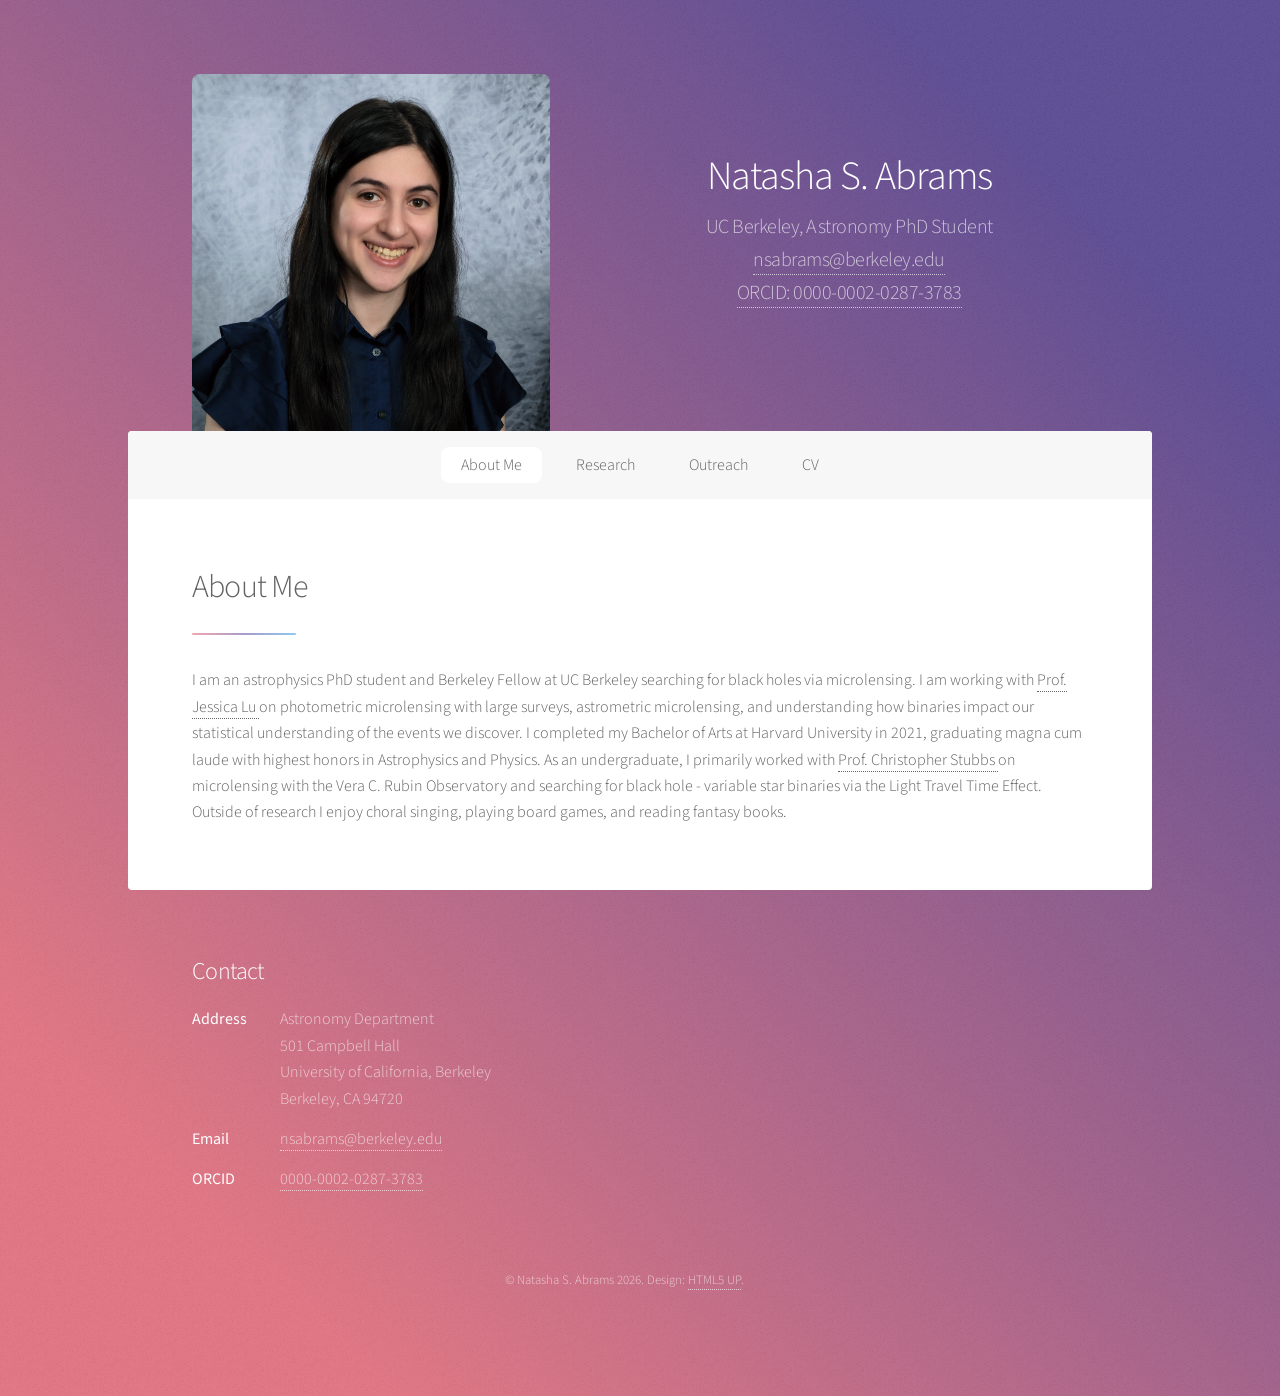
==== commit b011c465: "update date to 2026" ====
--- a/index.html
+++ b/index.html
@@ -1,113 +1,113 @@
-<!DOCTYPE HTML>
-<!--
-	Stellar by HTML5 UP
-	html5up.net | @ajlkn
-	Free for personal and commercial use under the CCA 3.0 license (html5up.net/license)
--->
-<html>
-	<head>
-		<title>Natasha S. Abrams</title>
-		<meta charset="utf-8" />
-		<meta name="viewport" content="width=device-width, initial-scale=1, user-scalable=no" />
-		<link rel="stylesheet" href="assets/css/main.css" />
-		<link rel="icon" href="images/black_hole_crop.jpeg">
-		<noscript><link rel="stylesheet" href="assets/css/noscript.css" /></noscript>
-	</head>
-	<body class="is-preload">
-
-		<!-- Wrapper -->
-			<div id="wrapper">
-
-				<!-- Header -->
-					<header id="header" class="main">
-						<h1><span class="image left"><img src="images/Natasha.jpeg" alt="Natasha S. Abrams" /></span></h1>
-						<br>
-						<br>
-						<br>
-						<h1>Natasha S. Abrams</h1>
-						<p>UC Berkeley, Astronomy PhD Student
-						<br>
-					  <a href="mailto:nsabrams@berkeley.edu">nsabrams@berkeley.edu</a>
-						<br>
-						<a href="https://orcid.org/0000-0002-0287-3783" target="_blank">ORCID: 0000-0002-0287-3783</a>
-						</p>
-
-						<br>
-						<br>
-						<br>
-					</header>
-
-				<!-- Nav -->
-					<nav id="nav">
-						<ul>
-							<li><a href="index.html" class="active">About Me</a></li>
-							<li><a href="research.html">Research</a></li>
-							<li><a href="outreach.html">Outreach</a></li>
-							<li><a href="CV.pdf" target="_blank">CV</a></li>
-						</ul>
-					</nav>
-
-				<!-- Main -->
-					<div id="main">
-
-						<!-- Introduction -->
-							<section id="aboutme" class="main">
-								<div class="spotlight">
-									<div class="content">
-										<header class="major">
-											<h2>About Me</h2>
-										</header>
-										<p> I am an astrophysics PhD student and Berkeley Fellow at UC Berkeley searching for black holes via microlensing.
-										I am working with <a href='https://astro.berkeley.edu/people/jessica-lu/' target="_blank"> Prof. Jessica Lu </a> on photometric microlensing with large surveys, astrometric microlensing, and understanding how binaries impact our statistical
-										understanding of the events we discover.
-										I completed my Bachelor of Arts at Harvard University in 2021,
-										graduating magna cum laude with highest honors in Astrophysics and Physics.
-										As an undergraduate, I primarily worked with <a href='https://astronomy.fas.harvard.edu/people/istopher-stubbs' target="_blank"> Prof. Christopher Stubbs </a>
-										on microlensing with the Vera C. Rubin Observatory and searching for black hole - variable star
-										binaries via the Light Travel Time Effect. Outside of research I enjoy choral singing, playing board games, and reading fantasy books.
-									 </p>
-									</div>
-								</div>
-							</section>
-
-					</div>
-
-				<!-- Footer -->
-					<footer id="footer">
-						<section>
-							<h2>Contact</h2>
-							<dl class="alt">
-								<dt>Address</dt>
-								<dd>Astronomy Department <br>
-501 Campbell Hall
-<br>
-University of California, Berkeley
-<br>
-Berkeley, CA 94720
-								</dd>
-								<dt>Email</dt>
-								<dd><a href="mailto:nsabrams@berkeley.edu">nsabrams@berkeley.edu</a></dd>
-								<dt>ORCID</dt>
-								<dd><a href="https://orcid.org/0000-0002-0287-3783" target="_blank"> 0000-0002-0287-3783 </a></dd>
-							</dl>
-							<!-- <ul class="fa-ul">
-								<li><span class="fa-li"><i class="fas fa-graduation-cap"></i></span>List icons can</li>
-								<li><i class="fa-li fa-graduation-cap"></i></li>
-							</ul> -->
-						</section>
-						<p class="copyright">&copy; Natasha S. Abrams 2025. Design: <a href="https://html5up.net">HTML5 UP</a>.</p>
-					</footer>
-
-			</div>
-
-		<!-- Scripts -->
-			<script src="assets/js/jquery.min.js"></script>
-			<script src="assets/js/jquery.scrollex.min.js"></script>
-			<script src="assets/js/jquery.scrolly.min.js"></script>
-			<script src="assets/js/browser.min.js"></script>
-			<script src="assets/js/breakpoints.min.js"></script>
-			<script src="assets/js/util.js"></script>
-			<script src="assets/js/main.js"></script>
-
-	</body>
-</html>
+<!DOCTYPE HTML>
+<!--
+	Stellar by HTML5 UP
+	html5up.net | @ajlkn
+	Free for personal and commercial use under the CCA 3.0 license (html5up.net/license)
+-->
+<html>
+	<head>
+		<title>Natasha S. Abrams</title>
+		<meta charset="utf-8" />
+		<meta name="viewport" content="width=device-width, initial-scale=1, user-scalable=no" />
+		<link rel="stylesheet" href="assets/css/main.css" />
+		<link rel="icon" href="images/black_hole_crop.jpeg">
+		<noscript><link rel="stylesheet" href="assets/css/noscript.css" /></noscript>
+	</head>
+	<body class="is-preload">
+
+		<!-- Wrapper -->
+			<div id="wrapper">
+
+				<!-- Header -->
+					<header id="header" class="main">
+						<h1><span class="image left"><img src="images/Natasha.jpeg" alt="Natasha S. Abrams" /></span></h1>
+						<br>
+						<br>
+						<br>
+						<h1>Natasha S. Abrams</h1>
+						<p>UC Berkeley, Astronomy PhD Student
+						<br>
+					  <a href="mailto:nsabrams@berkeley.edu">nsabrams@berkeley.edu</a>
+						<br>
+						<a href="https://orcid.org/0000-0002-0287-3783" target="_blank">ORCID: 0000-0002-0287-3783</a>
+						</p>
+
+						<br>
+						<br>
+						<br>
+					</header>
+
+				<!-- Nav -->
+					<nav id="nav">
+						<ul>
+							<li><a href="index.html" class="active">About Me</a></li>
+							<li><a href="research.html">Research</a></li>
+							<li><a href="outreach.html">Outreach</a></li>
+							<li><a href="CV.pdf" target="_blank">CV</a></li>
+						</ul>
+					</nav>
+
+				<!-- Main -->
+					<div id="main">
+
+						<!-- Introduction -->
+							<section id="aboutme" class="main">
+								<div class="spotlight">
+									<div class="content">
+										<header class="major">
+											<h2>About Me</h2>
+										</header>
+										<p> I am an astrophysics PhD student and Berkeley Fellow at UC Berkeley searching for black holes via microlensing.
+										I am working with <a href='https://astro.berkeley.edu/people/jessica-lu/' target="_blank"> Prof. Jessica Lu </a> on photometric microlensing with large surveys, astrometric microlensing, and understanding how binaries impact our statistical
+										understanding of the events we discover.
+										I completed my Bachelor of Arts at Harvard University in 2021,
+										graduating magna cum laude with highest honors in Astrophysics and Physics.
+										As an undergraduate, I primarily worked with <a href='https://astronomy.fas.harvard.edu/people/istopher-stubbs' target="_blank"> Prof. Christopher Stubbs </a>
+										on microlensing with the Vera C. Rubin Observatory and searching for black hole - variable star
+										binaries via the Light Travel Time Effect. Outside of research I enjoy choral singing, playing board games, and reading fantasy books.
+									 </p>
+									</div>
+								</div>
+							</section>
+
+					</div>
+
+				<!-- Footer -->
+					<footer id="footer">
+						<section>
+							<h2>Contact</h2>
+							<dl class="alt">
+								<dt>Address</dt>
+								<dd>Astronomy Department <br>
+501 Campbell Hall
+<br>
+University of California, Berkeley
+<br>
+Berkeley, CA 94720
+								</dd>
+								<dt>Email</dt>
+								<dd><a href="mailto:nsabrams@berkeley.edu">nsabrams@berkeley.edu</a></dd>
+								<dt>ORCID</dt>
+								<dd><a href="https://orcid.org/0000-0002-0287-3783" target="_blank"> 0000-0002-0287-3783 </a></dd>
+							</dl>
+							<!-- <ul class="fa-ul">
+								<li><span class="fa-li"><i class="fas fa-graduation-cap"></i></span>List icons can</li>
+								<li><i class="fa-li fa-graduation-cap"></i></li>
+							</ul> -->
+						</section>
+						<p class="copyright">&copy; Natasha S. Abrams 2026. Design: <a href="https://html5up.net">HTML5 UP</a>.</p>
+					</footer>
+
+			</div>
+
+		<!-- Scripts -->
+			<script src="assets/js/jquery.min.js"></script>
+			<script src="assets/js/jquery.scrollex.min.js"></script>
+			<script src="assets/js/jquery.scrolly.min.js"></script>
+			<script src="assets/js/browser.min.js"></script>
+			<script src="assets/js/breakpoints.min.js"></script>
+			<script src="assets/js/util.js"></script>
+			<script src="assets/js/main.js"></script>
+
+	</body>
+</html>
--- a/assets/css/main.css
+++ b/assets/css/main.css
@@ -3313,8 +3313,10 @@
 		background-color: #ffffff;
 		color: #636363;
 		position: absolute;
-		width: 64em;
-		max-width: calc(100% - 4em);
+		left: 0;
+		right: 0;
+		width: auto;
+		max-width: none;
 		padding: 1em;
 		background-color: #f7f7f7;
 		border-top-left-radius: 0.25em;
@@ -3399,6 +3401,14 @@
 		#nav.alt {
 			position: fixed;
 			top: 0;
+			left: 50%;
+			right: auto;
+			width: min(64em, calc(100vw - 4em));
+			max-width: min(64em, calc(100vw - 4em));
+			-moz-transform: translateX(-50%);
+			-webkit-transform: translateX(-50%);
+			-ms-transform: translateX(-50%);
+			transform: translateX(-50%);
 			padding: 0.5em 1em;
 			background-color: rgba(247, 247, 247, 0.95);
 			border-top-left-radius: 0;
@@ -3406,6 +3416,30 @@
 			z-index: 10000;
 		}
 
+			@media screen and (max-width: 480px) {
+
+				#nav.alt {
+					width: min(64em, calc(100vw - 2em));
+					max-width: min(64em, calc(100vw - 2em));
+				}
+
+			}
+
+			@media screen and (max-width: 360px) {
+
+				#nav.alt {
+					left: 0;
+					right: 0;
+					width: auto;
+					max-width: none;
+					-moz-transform: none;
+					-webkit-transform: none;
+					-ms-transform: none;
+					transform: none;
+				}
+
+			}
+
 			#nav.alt ul li {
 				margin: 0 0.175em;
 			}
@@ -3417,12 +3451,38 @@
 		@media screen and (max-width: 736px) {
 
 			#nav {
-				display: none;
-			}
-
-				#nav + #main {
-					padding-top: 0;
-				}
+				padding: 0.65em 0.5em;
+			}
+
+				#nav ul {
+					display: -moz-flex;
+					display: -webkit-flex;
+					display: -ms-flex;
+					display: flex;
+					-moz-flex-wrap: wrap;
+					-webkit-flex-wrap: wrap;
+					-ms-flex-wrap: wrap;
+					flex-wrap: wrap;
+					-moz-justify-content: center;
+					-webkit-justify-content: center;
+					-ms-justify-content: center;
+					justify-content: center;
+					-moz-align-items: center;
+					-webkit-align-items: center;
+					-ms-align-items: center;
+					align-items: center;
+				}
+
+					#nav ul li {
+						margin: 0.25em 0.2em;
+					}
+
+						#nav ul li a {
+							font-size: 0.9em;
+							padding: 0 0.85em;
+							height: 2.1em;
+							line-height: 2.1em;
+						}
 
 		}
 
@@ -3858,6 +3918,7 @@
 /* Wrapper */
 
 	#wrapper {
+		position: relative;
 		width: 64em;
 		max-width: calc(100% - 4em);
 		margin: 0 auto;
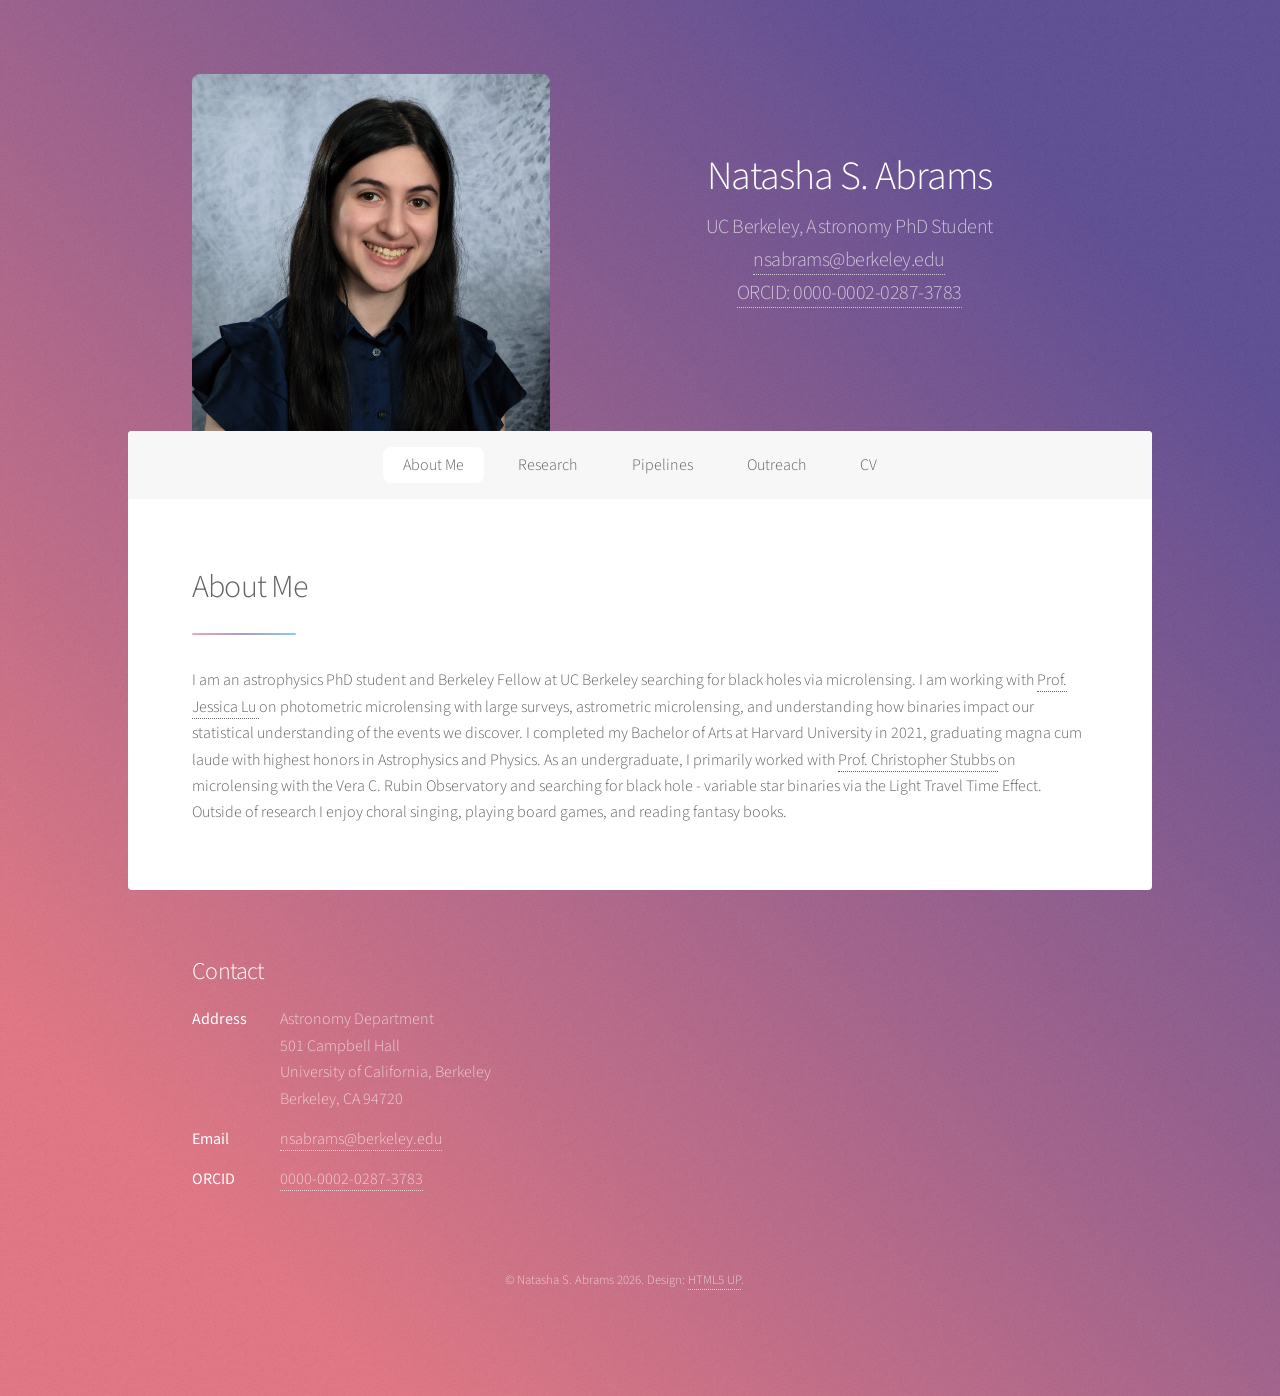
==== commit 0568a4ec: "added pipeline page" ====
--- a/index.html
+++ b/index.html
@@ -42,6 +42,7 @@
 						<ul>
 							<li><a href="index.html" class="active">About Me</a></li>
 							<li><a href="research.html">Research</a></li>
+							<li><a href="pipelines.html">Pipelines</a></li>
 							<li><a href="outreach.html">Outreach</a></li>
 							<li><a href="CV.pdf" target="_blank">CV</a></li>
 						</ul>
--- a/assets/css/main.css
+++ b/assets/css/main.css
@@ -3938,4 +3938,406 @@
 				max-width: 100%;
 			}
 
-		}+		}
+
+/* Pipelines page: in-page jumps + lens / simulation flows */
+
+	.pipeline-toc {
+		display: flex;
+		justify-content: center;
+		width: 100%;
+		margin: 0 0 1.75em 0;
+		padding: 1.75em 0.25em 0 0.25em;
+		box-sizing: border-box;
+	}
+
+	.pipeline-toc__actions {
+		display: flex;
+		flex-wrap: wrap;
+		justify-content: center;
+		margin: 0 !important;
+		padding: 0;
+		gap: 0.65em;
+		max-width: 44em;
+	}
+
+	.pipeline-toc__actions li {
+		padding: 0;
+		flex: 1 1 auto;
+		min-width: min(100%, 11rem);
+		text-align: center;
+	}
+
+	.pipeline-toc__actions .button {
+		width: 100%;
+		box-sizing: border-box;
+		white-space: normal;
+		line-height: 1.35 !important;
+		padding: 0.65em 0.9em !important;
+		height: auto !important;
+	}
+
+	#main .pipeline-toc__actions .button.primary {
+		background-color: #5f4d93 !important;
+		background-image: none;
+		color: #ffffff !important;
+		box-shadow: none;
+	}
+
+		#main .pipeline-toc__actions .button.primary:hover {
+			background-color: #6d58a8 !important;
+		}
+
+		#main .pipeline-toc__actions .button.primary:active {
+			background-color: #4f3f7e !important;
+		}
+
+	.pipeline-section-anchor {
+		scroll-margin-top: 1.25rem;
+	}
+
+	.pipeline-flow {
+		display: flex;
+		flex-direction: column;
+		align-items: stretch;
+		width: 100%;
+		max-width: min(24em, 100%);
+		margin: 2em auto 1em auto;
+	}
+
+	.pipeline-step--with-media {
+		display: flex;
+		flex-direction: column;
+		align-items: center;
+		justify-content: center;
+		gap: 0.85em;
+		padding: 1.25em 1.35em 1.15em 1.35em;
+		min-height: 0;
+	}
+
+	.pipeline-step__media {
+		display: flex;
+		align-items: center;
+		justify-content: center;
+		flex-shrink: 0;
+		width: 100%;
+		max-width: 100%;
+	}
+
+	.pipeline-step__media img {
+		display: block;
+		width: auto;
+		max-width: 100%;
+		height: auto;
+		object-fit: contain;
+	}
+
+	.pipeline-step__media--photo {
+		min-height: 11rem;
+	}
+
+	.pipeline-step__media--photo img {
+		max-height: 13rem;
+	}
+
+	.pipeline-step__media--logo {
+		min-height: 5rem;
+	}
+
+	.pipeline-step__media--logo img {
+		max-height: 7rem;
+	}
+
+	/* Override html5up Stellar global button: fixed height + nowrap breaks images inside steps */
+	.pipeline-step {
+		appearance: none;
+		font-family: inherit;
+		font-size: 1.1rem;
+		line-height: 1.4 !important;
+		text-align: center;
+		color: rgba(255, 255, 255, 0.9);
+		background: rgba(255, 255, 255, 0.06);
+		border: solid 1px rgba(255, 255, 255, 0.25);
+		border-radius: 0.45em;
+		padding: 0.9em 1.1em;
+		width: 100%;
+		min-width: 0;
+		height: auto !important;
+		min-height: 4.5em;
+		white-space: normal;
+		display: flex;
+		flex-direction: column;
+		align-items: center;
+		justify-content: center;
+		box-sizing: border-box;
+		cursor: pointer;
+		transition: background-color 0.2s ease, border-color 0.2s ease, transform 0.15s ease;
+	}
+
+	.pipeline-step:hover,
+	.pipeline-step:focus {
+		background: rgba(255, 255, 255, 0.12);
+		border-color: rgba(255, 255, 255, 0.45);
+		outline: none;
+	}
+
+	.pipeline-step:focus-visible {
+		box-shadow: 0 0 0 2px rgba(255, 255, 255, 0.35);
+	}
+
+	.pipeline-step:active {
+		transform: scale(0.99);
+	}
+
+	.pipeline-step__title {
+		display: block;
+		font-weight: 600;
+		letter-spacing: 0.01em;
+	}
+
+	.pipeline-step__subtitle {
+		display: block;
+		margin-top: 0.35em;
+		font-size: 0.88em;
+		font-weight: 400;
+		color: rgba(255, 255, 255, 0.65);
+	}
+
+	.pipeline-arrow {
+		display: flex;
+		align-items: center;
+		justify-content: center;
+		user-select: none;
+		padding: 0.45rem 0 0.6rem 0;
+		color: rgba(8, 8, 8, 0.991);
+	}
+
+	.pipeline-arrow__glyph {
+		display: block;
+		font-size: 1.5rem;
+		line-height: 1;
+		font-weight: 700;
+		text-shadow: 0 1px 0 rgba(0, 0, 0, 0.2);
+	}
+
+	/* fixed + viewport center; position:relative breaks native modal placement */
+	dialog.pipeline-modal {
+		position: fixed;
+		left: 50%;
+		top: 50%;
+		transform: translate(-50%, -50%);
+		max-width: 38em;
+		width: calc(100vw - 2.5rem);
+		max-height: calc(100vh - 2.5rem);
+		overflow-y: auto;
+		padding: 1.75em 1.75em 1.5em 1.75em;
+		margin: 0;
+		box-sizing: border-box;
+		color: rgba(255, 255, 255, 0.85);
+		background: #2e2336;
+		background-image: linear-gradient(145deg, rgba(227, 118, 130, 0.12) 0%, rgba(95, 77, 147, 0.2) 100%);
+		border: solid 1px rgba(255, 255, 255, 0.2);
+		border-radius: 0.35em;
+		box-shadow: 0 0.5em 2em rgba(0, 0, 0, 0.35);
+	}
+
+	dialog.pipeline-modal::backdrop {
+		background: rgba(18, 12, 22, 0.72);
+		backdrop-filter: blur(2px);
+	}
+
+	dialog.pipeline-modal h3 {
+		color: #fff;
+		font-size: 1.15em;
+		margin: 0 2.25rem 0.75em 0;
+		line-height: 1.35;
+	}
+
+	dialog.pipeline-modal h4 {
+		color: rgba(255, 255, 255, 0.95);
+		font-size: 0.85em;
+		text-transform: uppercase;
+		letter-spacing: 0.08em;
+		margin: 1.25em 0 0.5em 0;
+	}
+
+	dialog.pipeline-modal p {
+		margin: 0 0 0.75em 0;
+		line-height: 1.65;
+	}
+
+	dialog.pipeline-modal .pipeline-modal__figure {
+		margin: 0.75em 0 1em 0;
+		padding: 0;
+		max-width: 100%;
+	}
+
+	dialog.pipeline-modal .pipeline-modal__figure img {
+		display: block;
+		width: 100%;
+		height: auto;
+		max-height: min(58vh, 640px);
+		object-fit: contain;
+		object-position: center;
+	}
+
+	dialog.pipeline-modal__close-form {
+		display: contents;
+	}
+
+	dialog.pipeline-modal__close {
+		position: absolute;
+		top: 0.65em;
+		right: 0.65em;
+		appearance: none;
+		border: none;
+		background: rgba(255, 255, 255, 0.08);
+		color: rgba(255, 255, 255, 0.85);
+		width: 2.25em;
+		height: 2.25em;
+		line-height: 1;
+		font-size: 1.4rem;
+		border-radius: 0.25em;
+		cursor: pointer;
+		padding: 0;
+		transition: background-color 0.2s ease;
+	}
+
+	dialog.pipeline-modal__close:hover,
+	dialog.pipeline-modal__close:focus {
+		background: rgba(255, 255, 255, 0.18);
+	}
+
+	dialog.pipeline-modal ul.pipeline-modal__sources {
+		list-style: disc;
+		padding-left: 1.35em;
+		margin: 0;
+	}
+
+	dialog.pipeline-modal ul.pipeline-modal__sources li {
+		margin-bottom: 0.45em;
+		line-height: 1.5;
+	}
+
+	dialog.pipeline-modal ul.pipeline-modal__sources a {
+		color: #e8b4c8;
+		border-bottom: dotted 1px rgba(255, 255, 255, 0.35);
+		text-decoration: none;
+	}
+
+	dialog.pipeline-modal ul.pipeline-modal__sources a:hover {
+		border-bottom-style: solid;
+		color: #fff;
+	}
+
+	/* Branching simulation pipeline */
+
+	.pipeline-flow--branching {
+		max-width: min(40em, 100%);
+	}
+
+	.pipeline-flow--nested {
+		max-width: 100%;
+		margin: 0;
+		width: 100%;
+	}
+
+	.pipeline-arrow-fork {
+		display: flex;
+		flex-direction: row;
+		justify-content: center;
+		align-items: flex-start;
+		align-self: center;
+		width: 100%;
+		max-width: min(22em, 92%);
+		margin: 0 auto;
+		padding: 0.2rem 0 0.35rem 0;
+		gap: clamp(2.5rem, 18vw, 6rem);
+		box-sizing: border-box;
+	}
+
+	.pipeline-arrow--diag {
+		display: flex;
+		align-items: center;
+		justify-content: center;
+		padding: 0.35rem 0 0.55rem 0;
+		flex: 0 0 auto;
+		color: rgba(8, 8, 8, 0.991);
+	}
+
+	.pipeline-arrow--diag-l .pipeline-arrow__glyph {
+		display: block;
+		transform: rotate(-42deg);
+		transform-origin: center 55%;
+	}
+
+	.pipeline-arrow--diag-r .pipeline-arrow__glyph {
+		display: block;
+		transform: rotate(42deg);
+		transform-origin: center 55%;
+	}
+
+	.pipeline-branch-grid {
+		display: grid;
+		grid-template-columns: 1fr 1fr;
+		gap: 1.25rem 1.35rem;
+		align-items: start;
+		width: 100%;
+	}
+
+	.pipeline-branch {
+		display: flex;
+		flex-direction: column;
+		align-items: stretch;
+		min-width: 0;
+	}
+
+	.pipeline-branch__caption {
+		text-align: center;
+		font-size: 0.75em;
+		font-weight: 600;
+		text-transform: uppercase;
+		letter-spacing: 0.07em;
+		margin: 0 0 0.5em 0;
+		color: rgba(255, 255, 255, 0.55);
+		line-height: 1.35;
+	}
+
+	.pipeline-triple-row {
+		display: flex;
+		flex-wrap: wrap;
+		justify-content: center;
+		align-items: stretch;
+		gap: 0.55rem;
+		width: 100%;
+	}
+
+	.pipeline-triple-row .pipeline-step {
+		flex: 1 1 6.5rem;
+		min-width: 0;
+		font-size: 0.98rem;
+		padding: 0.75em 0.65em;
+		min-height: 4em;
+	}
+
+	.pipeline-outcome-row {
+		display: flex;
+		flex-wrap: wrap;
+		justify-content: center;
+		align-items: stretch;
+		gap: 0.55rem;
+		width: 100%;
+	}
+
+	.pipeline-outcome-row .pipeline-step {
+		flex: 1 1 10rem;
+		min-width: 0;
+	}
+
+	@media screen and (max-width: 820px) {
+
+		.pipeline-branch-grid {
+			grid-template-columns: 1fr;
+		}
+
+	}
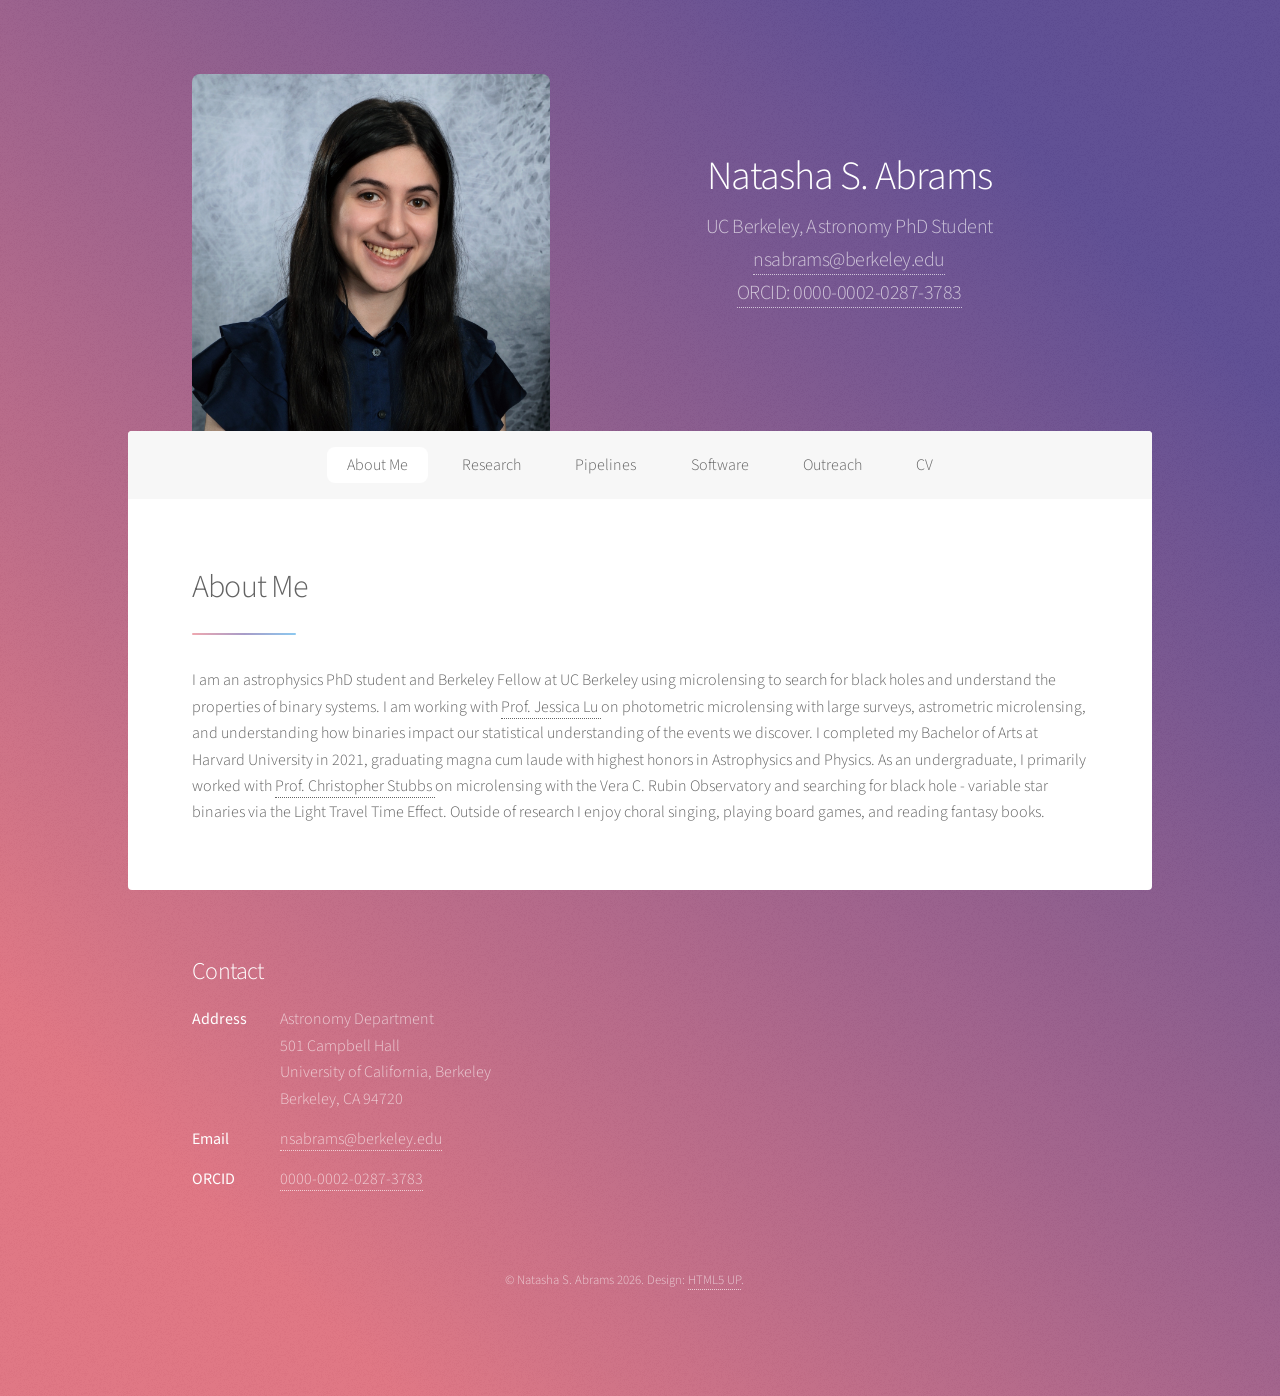
==== commit 29505fa8: "added software page and updated title page" ====
--- a/index.html
+++ b/index.html
@@ -43,6 +43,7 @@
 							<li><a href="index.html" class="active">About Me</a></li>
 							<li><a href="research.html">Research</a></li>
 							<li><a href="pipelines.html">Pipelines</a></li>
+							<li><a href="software.html">Software</a></li>
 							<li><a href="outreach.html">Outreach</a></li>
 							<li><a href="CV.pdf" target="_blank">CV</a></li>
 						</ul>
@@ -58,7 +59,7 @@
 										<header class="major">
 											<h2>About Me</h2>
 										</header>
-										<p> I am an astrophysics PhD student and Berkeley Fellow at UC Berkeley searching for black holes via microlensing.
+										<p> I am an astrophysics PhD student and Berkeley Fellow at UC Berkeley using microlensing to search for black holes and understand the properties of binary systems.
 										I am working with <a href='https://astro.berkeley.edu/people/jessica-lu/' target="_blank"> Prof. Jessica Lu </a> on photometric microlensing with large surveys, astrometric microlensing, and understanding how binaries impact our statistical
 										understanding of the events we discover.
 										I completed my Bachelor of Arts at Harvard University in 2021,
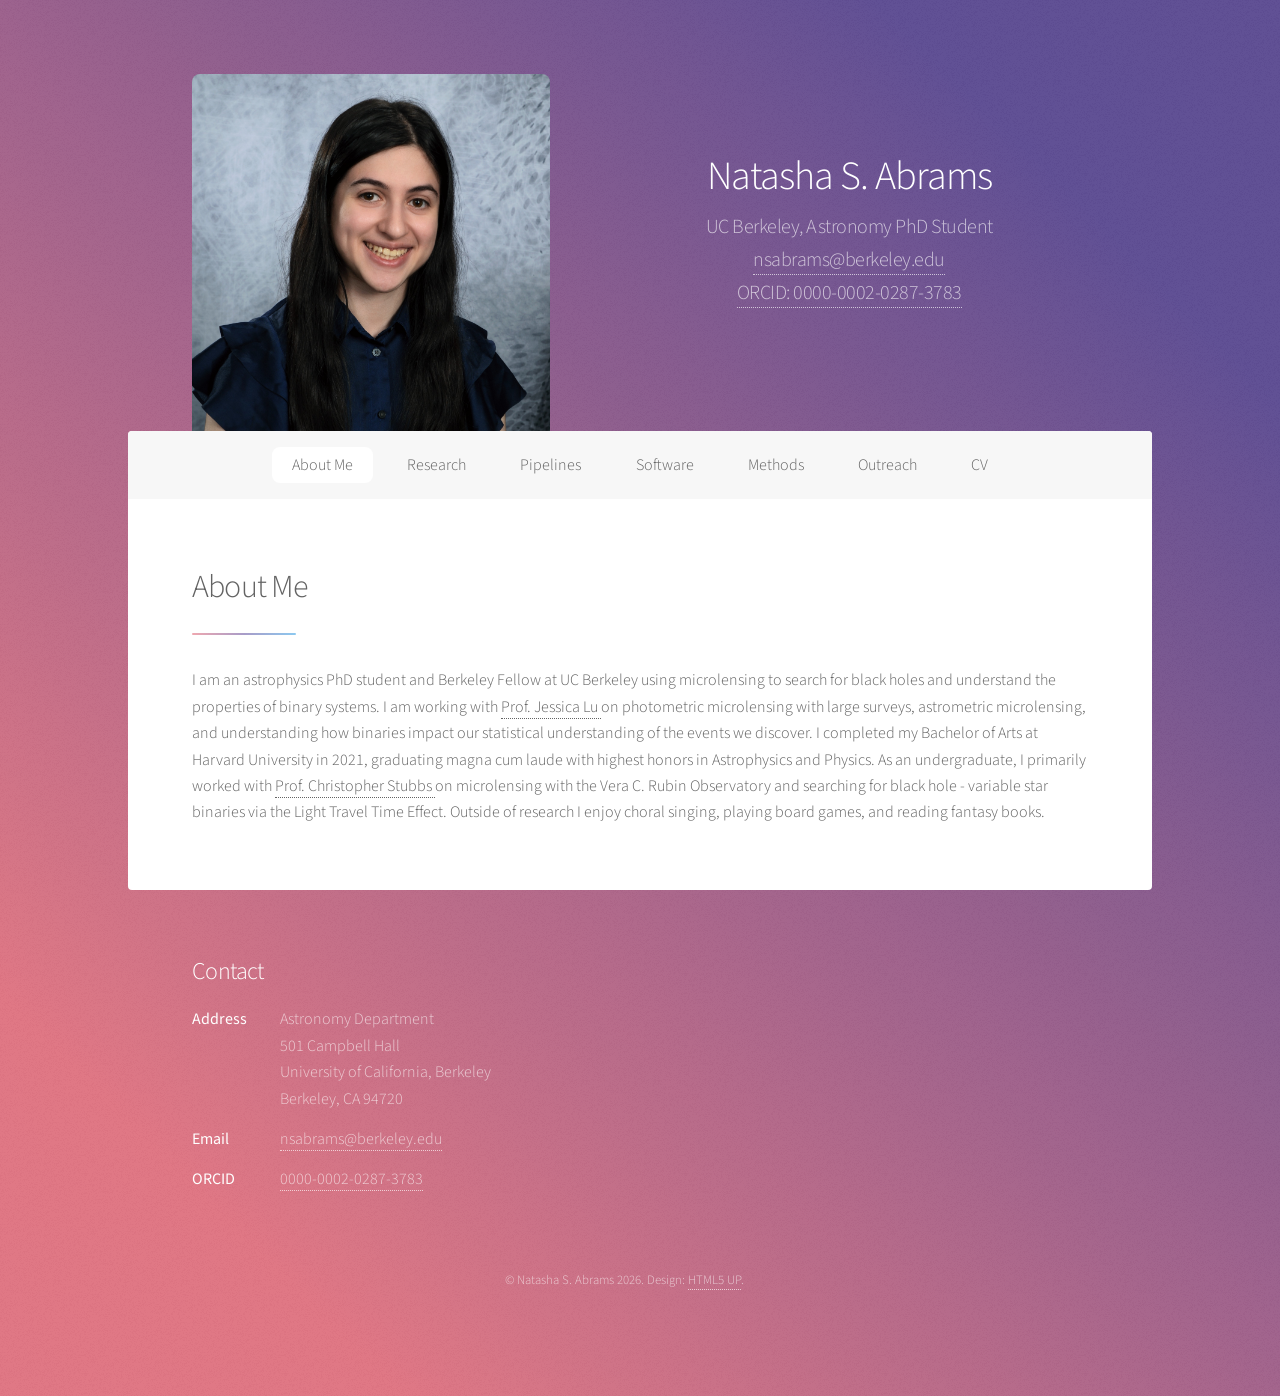
==== commit 78359ab1: "add page to explore microlensing methods" ====
--- a/index.html
+++ b/index.html
@@ -44,6 +44,7 @@
 							<li><a href="research.html">Research</a></li>
 							<li><a href="pipelines.html">Pipelines</a></li>
 							<li><a href="software.html">Software</a></li>
+							<li><a href="microlensing-methods.html">Methods</a></li>
 							<li><a href="outreach.html">Outreach</a></li>
 							<li><a href="CV.pdf" target="_blank">CV</a></li>
 						</ul>
--- a/assets/css/main.css
+++ b/assets/css/main.css
@@ -3942,6 +3942,141 @@
 
 /* Pipelines page: in-page jumps + lens / simulation flows */
 
+	.methods-browser {
+		display: flex;
+		flex-direction: column;
+		gap: 1.75rem;
+	}
+
+	.methods-browser__controls {
+		display: flex;
+		flex-wrap: wrap;
+		gap: 0.75rem;
+		justify-content: center;
+		margin: 0;
+	}
+
+	.methods-browser__toggle {
+		min-width: min(100%, 12rem);
+	}
+
+	#main .methods-browser__toggle.is-active {
+		background-color: #5f4d93;
+		color: #ffffff !important;
+		box-shadow: none;
+	}
+
+	#main .methods-browser__toggle.is-active:hover {
+		background-color: #6d58a8;
+	}
+
+	#main .methods-browser__toggle.is-active:active {
+		background-color: #4f3f7e;
+	}
+
+	.methods-browser__intro {
+		margin: 0;
+		text-align: center;
+	}
+
+	.methods-browser__filters {
+		display: flex;
+		flex-wrap: wrap;
+		gap: 0.6rem;
+		justify-content: center;
+	}
+
+	.methods-browser__filter {
+		min-width: 0;
+		height: auto;
+		padding-top: 0.55rem;
+		padding-bottom: 0.55rem;
+		line-height: 1.3;
+		white-space: normal;
+	}
+
+	#main .methods-browser__filter.is-active {
+		background-color: rgba(95, 77, 147, 0.12);
+		box-shadow: inset 0 0 0 1px #5f4d93;
+		color: #5f4d93 !important;
+	}
+
+	.methods-browser__results {
+		display: flex;
+		flex-direction: column;
+		gap: 2.5rem;
+	}
+
+	.methods-group + .methods-group {
+		padding-top: 2.5rem;
+		border-top: solid 1px #dddddd;
+	}
+
+	.methods-group__header {
+		margin-bottom: 1.25rem;
+	}
+
+	.methods-group__title {
+		margin-bottom: 0.35rem;
+	}
+
+	.methods-group__summary {
+		margin-bottom: 0;
+	}
+
+	.methods-group__grid {
+		display: grid;
+		grid-template-columns: repeat(2, minmax(0, 1fr));
+		gap: 1.25rem;
+	}
+
+	.method-card {
+		display: flex;
+		flex-direction: column;
+		gap: 0.85rem;
+		height: 100%;
+		padding: 1.35rem;
+		border: solid 1px #dddddd;
+		border-radius: 0.5rem;
+		background: rgba(222, 222, 222, 0.13);
+	}
+
+	.method-card__title,
+	.method-card__description {
+		margin-bottom: 0;
+	}
+
+	.methods-browser__meta {
+		display: flex;
+		flex-wrap: wrap;
+		align-items: center;
+		gap: 0.45rem;
+	}
+
+	.methods-browser__meta-label {
+		font-weight: 400;
+		color: #636363;
+	}
+
+	.methods-browser__tag {
+		display: inline-flex;
+		align-items: center;
+		padding: 0.2rem 0.7rem;
+		border-radius: 999px;
+		background: rgba(95, 77, 147, 0.12);
+		color: #5f4d93;
+		font-size: 0.9em;
+		line-height: 1.35;
+	}
+
+	@media screen and (max-width: 736px) {
+
+		.methods-group__grid {
+			grid-template-columns: 1fr;
+		}
+
+	}
+
 	.pipeline-toc {
 		display: flex;
 		justify-content: center;
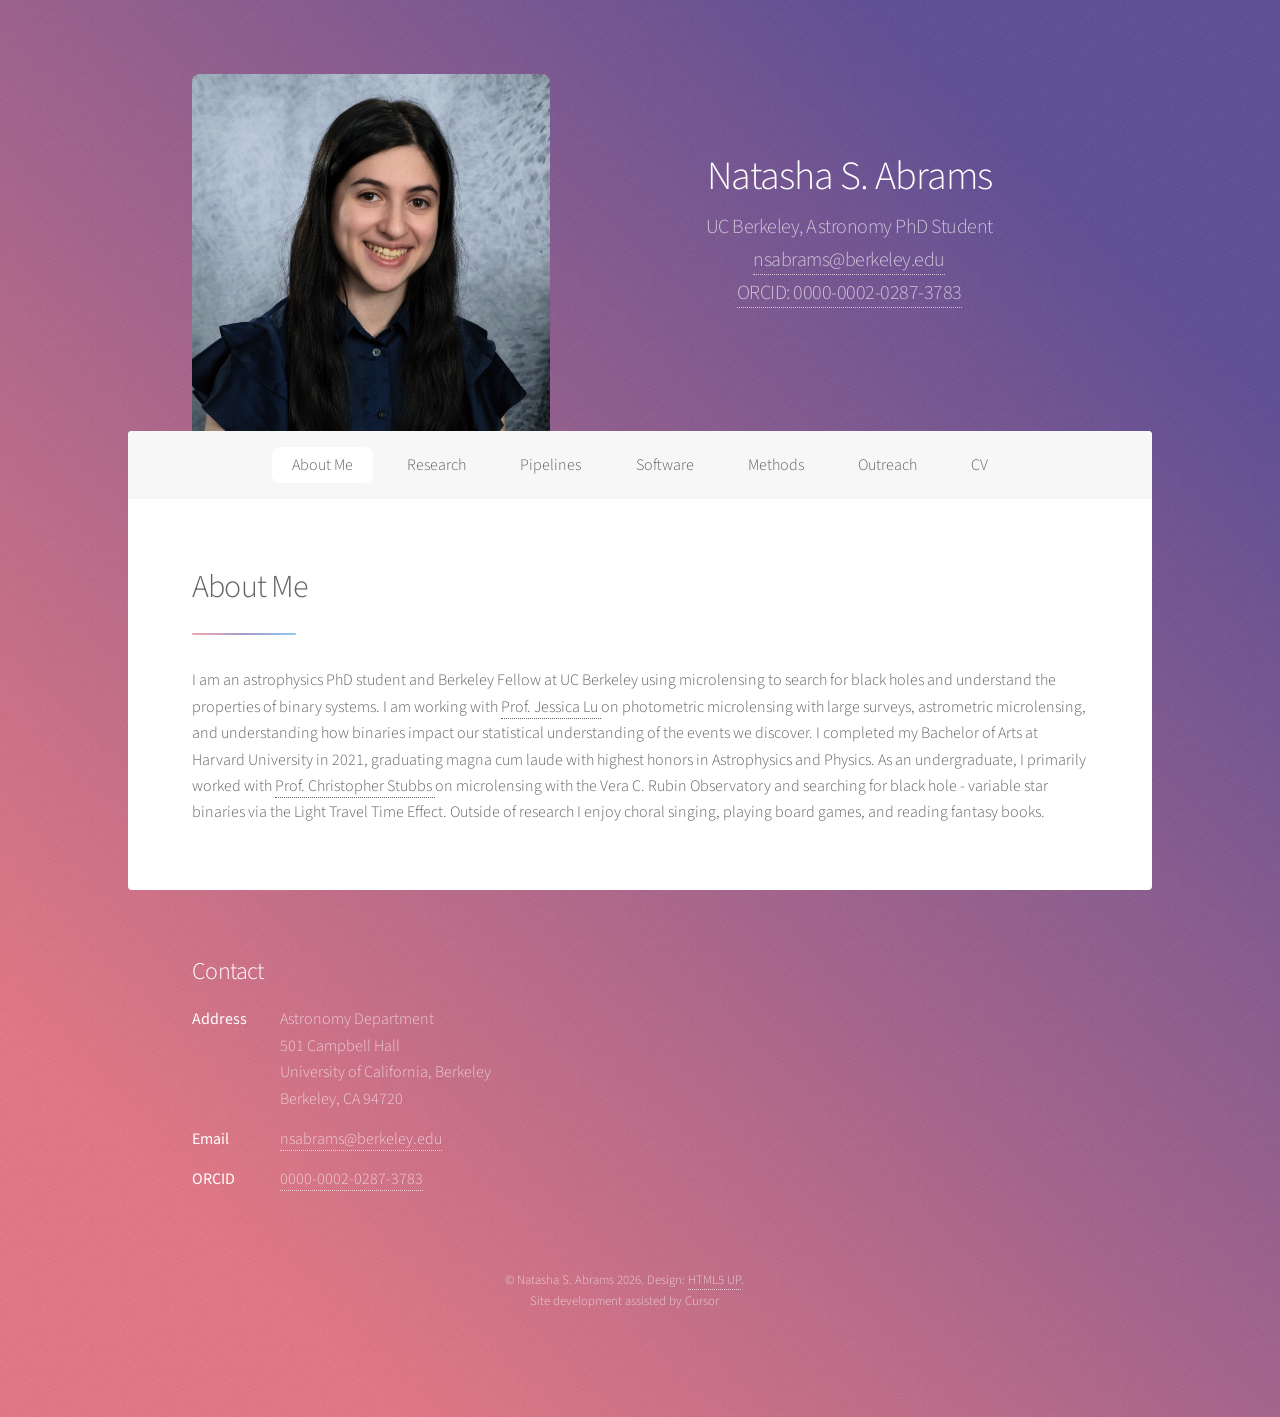
==== commit b03296c5: "added cursor credit" ====
--- a/index.html
+++ b/index.html
@@ -98,7 +98,7 @@
 								<li><i class="fa-li fa-graduation-cap"></i></li>
 							</ul> -->
 						</section>
-						<p class="copyright">&copy; Natasha S. Abrams 2026. Design: <a href="https://html5up.net">HTML5 UP</a>.</p>
+						<p class="copyright">&copy; Natasha S. Abrams 2026. Design: <a href="https://html5up.net">HTML5 UP</a>.<br>Site development assisted by Cursor</p>
 					</footer>
 
 			</div>
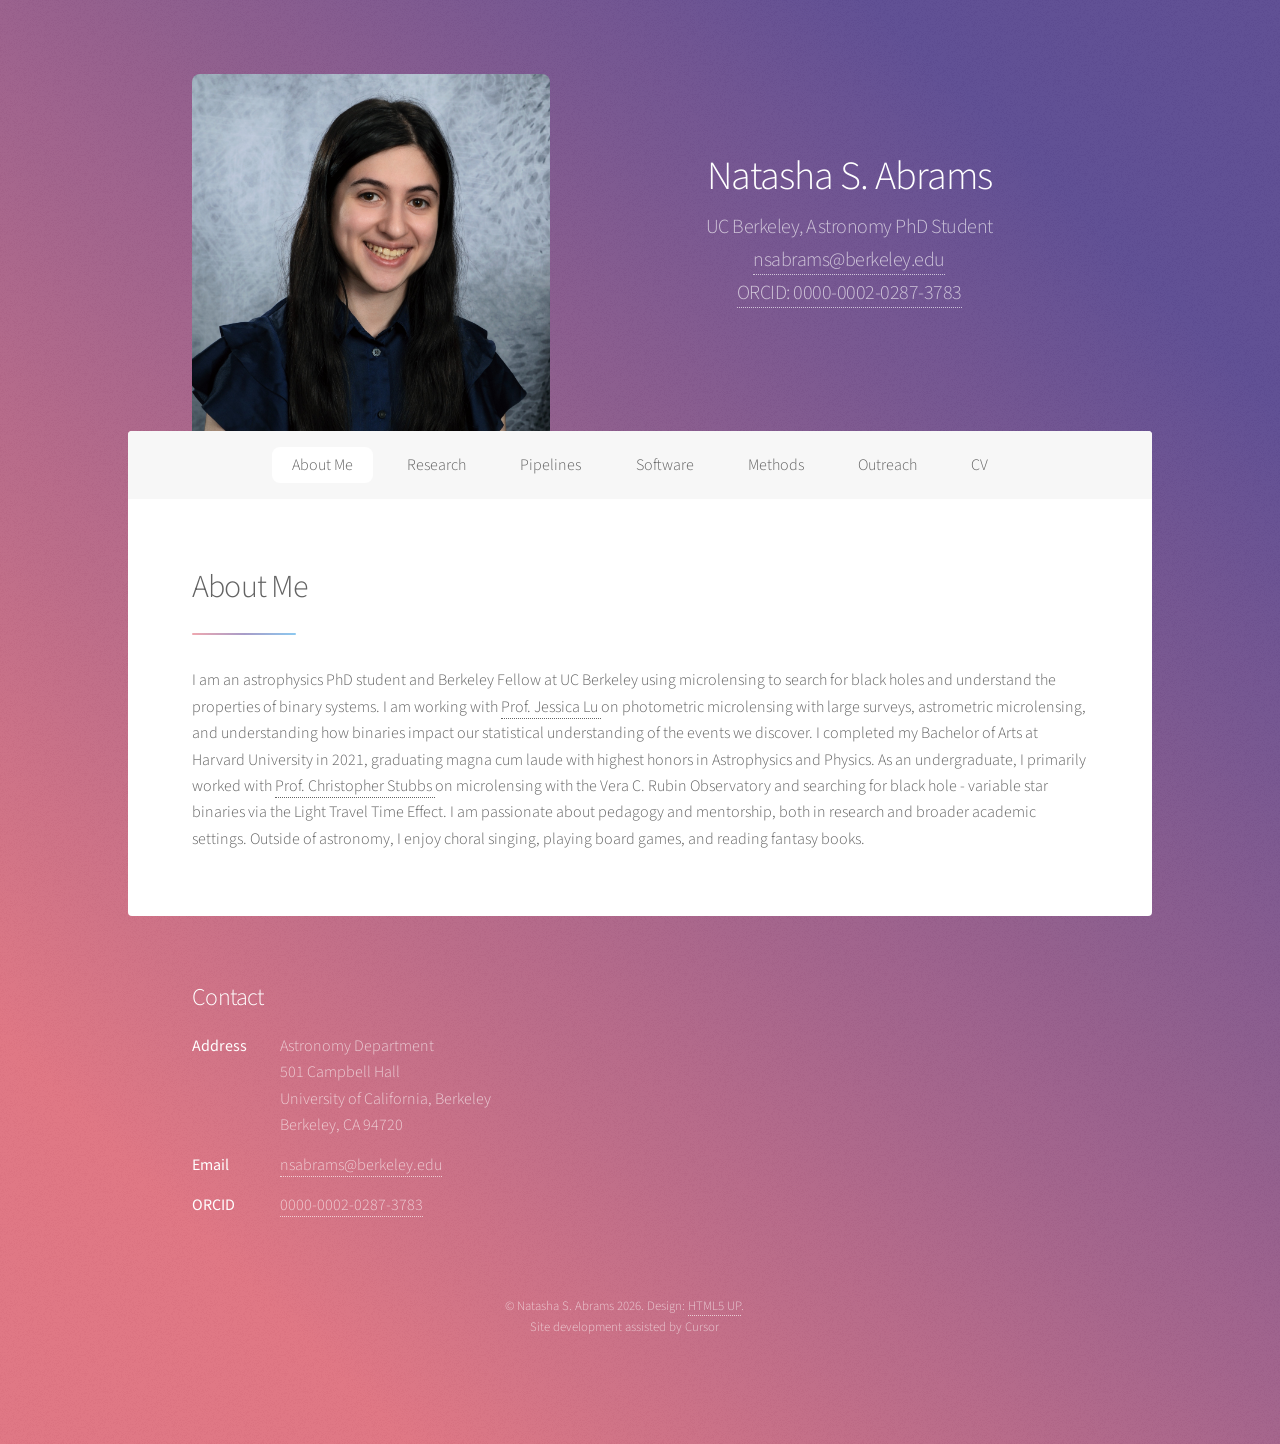
==== commit da7dfb7b: "small text edit" ====
--- a/index.html
+++ b/index.html
@@ -67,7 +67,8 @@
 										graduating magna cum laude with highest honors in Astrophysics and Physics.
 										As an undergraduate, I primarily worked with <a href='https://astronomy.fas.harvard.edu/people/istopher-stubbs' target="_blank"> Prof. Christopher Stubbs </a>
 										on microlensing with the Vera C. Rubin Observatory and searching for black hole - variable star
-										binaries via the Light Travel Time Effect. Outside of research I enjoy choral singing, playing board games, and reading fantasy books.
+										binaries via the Light Travel Time Effect. I am passionate about pedagogy and mentorship, both in research and broader academic settings. 
+										Outside of astronomy, I enjoy choral singing, playing board games, and reading fantasy books.
 									 </p>
 									</div>
 								</div>
--- a/assets/css/main.css
+++ b/assets/css/main.css
@@ -3958,20 +3958,27 @@
 
 	.methods-browser__toggle {
 		min-width: min(100%, 12rem);
+		height: auto;
+		padding: 0.85rem 1.5rem;
+		line-height: 1.25;
+		border-radius: 0.75rem;
+		box-shadow: inset 0 0 0 2px #5f4d93;
+		color: #5f4d93 !important;
+		background-color: #ffffff;
 	}
 
 	#main .methods-browser__toggle.is-active {
-		background-color: #5f4d93;
+		background-color: #5f4d93 !important;
 		color: #ffffff !important;
-		box-shadow: none;
+		box-shadow: inset 0 0 0 2px #5f4d93 !important;
 	}
 
 	#main .methods-browser__toggle.is-active:hover {
-		background-color: #6d58a8;
+		background-color: #6d58a8 !important;
 	}
 
 	#main .methods-browser__toggle.is-active:active {
-		background-color: #4f3f7e;
+		background-color: #4f3f7e !important;
 	}
 
 	.methods-browser__intro {
@@ -3989,15 +3996,16 @@
 	.methods-browser__filter {
 		min-width: 0;
 		height: auto;
-		padding-top: 0.55rem;
-		padding-bottom: 0.55rem;
+		padding: 0.55rem 1rem;
 		line-height: 1.3;
 		white-space: normal;
+		border-radius: 0.7rem;
+		background-color: #ffffff;
 	}
 
 	#main .methods-browser__filter.is-active {
-		background-color: rgba(95, 77, 147, 0.12);
-		box-shadow: inset 0 0 0 1px #5f4d93;
+		background-color: rgba(95, 77, 147, 0.14) !important;
+		box-shadow: inset 0 0 0 2px #5f4d93 !important;
 		color: #5f4d93 !important;
 	}
 
